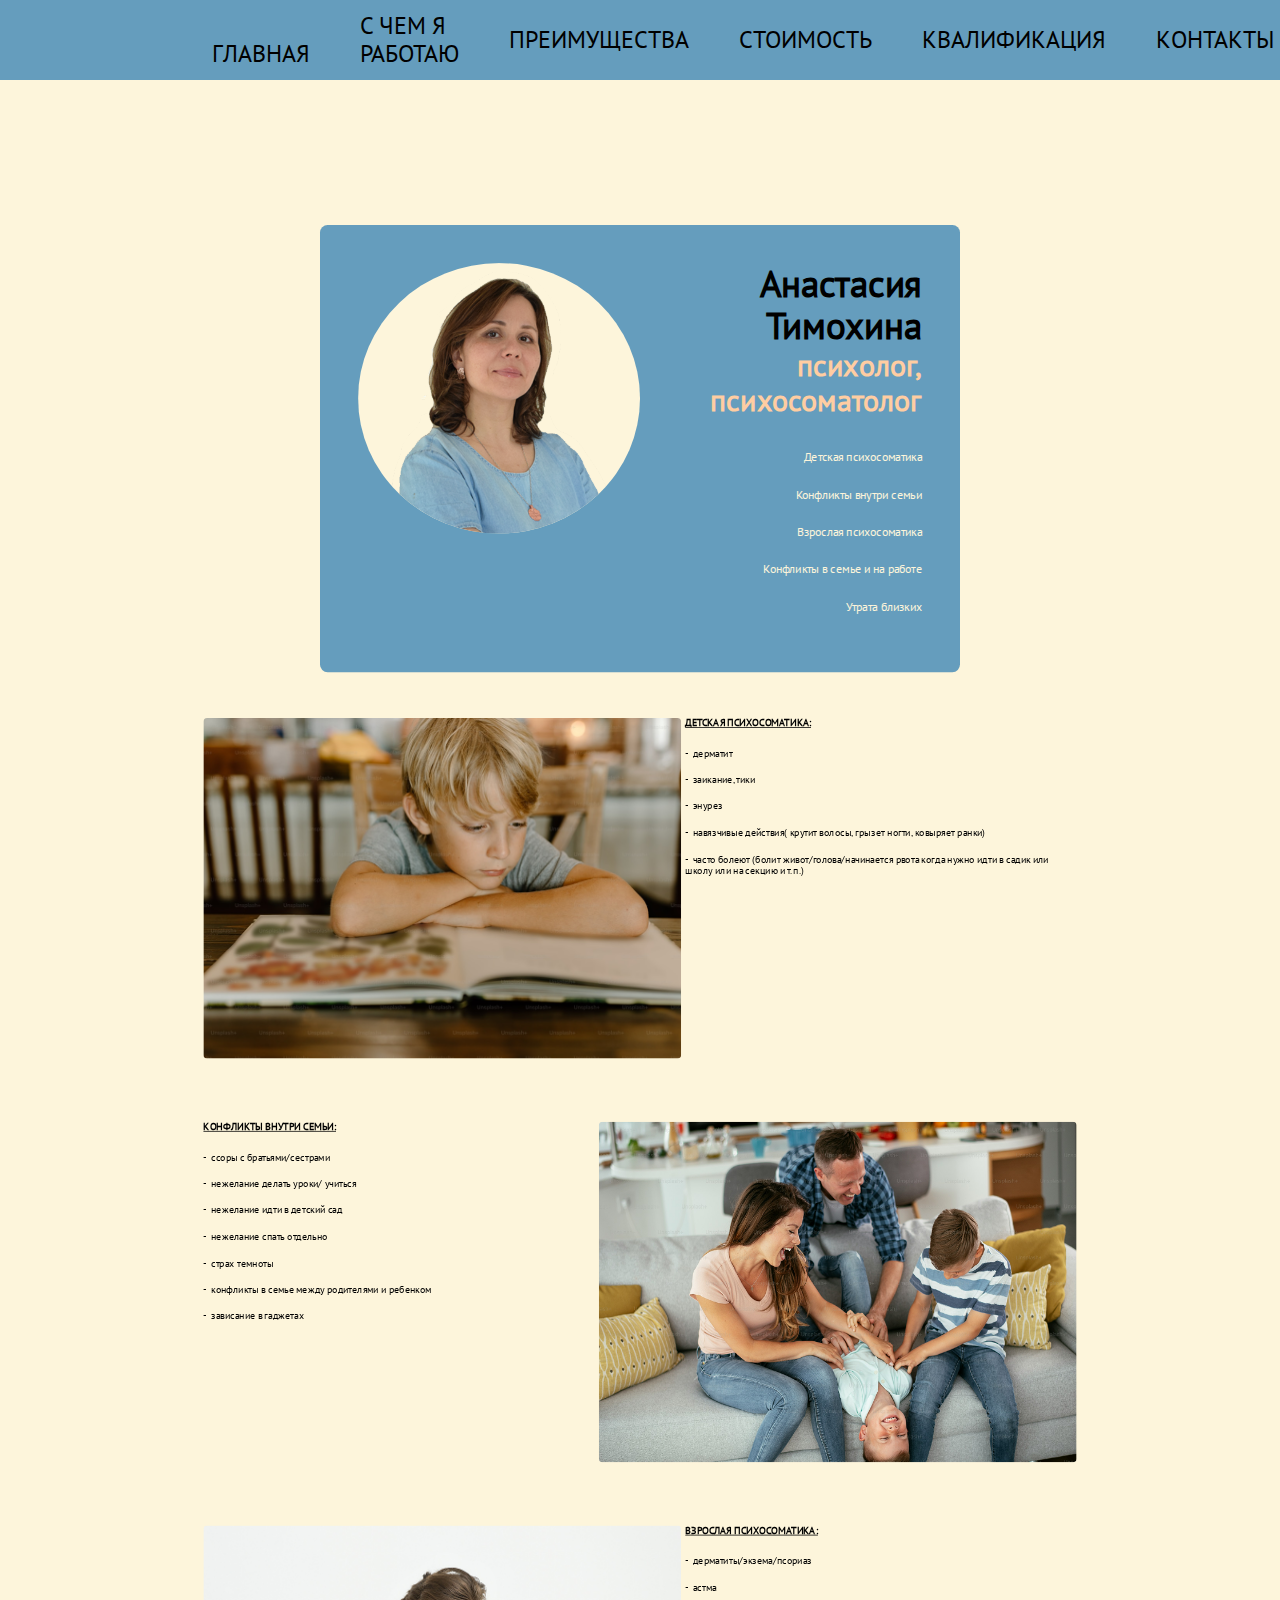
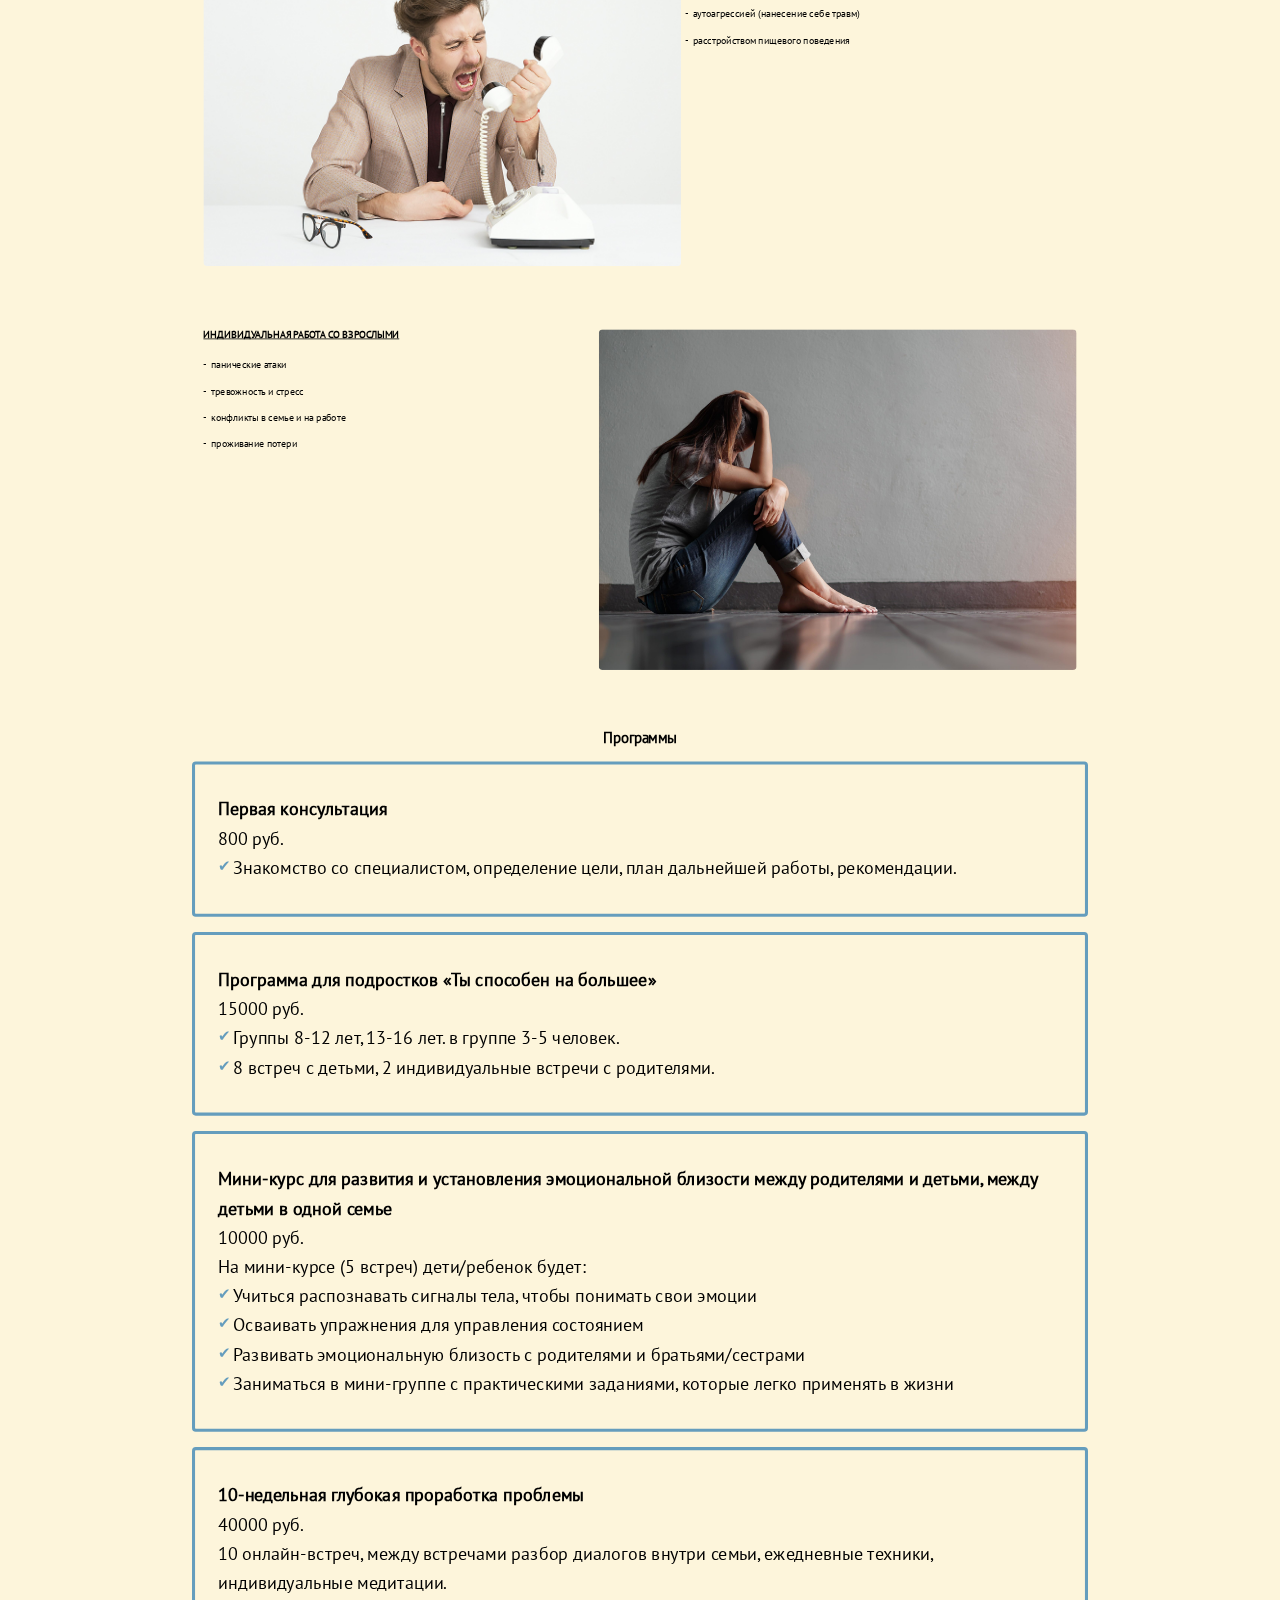
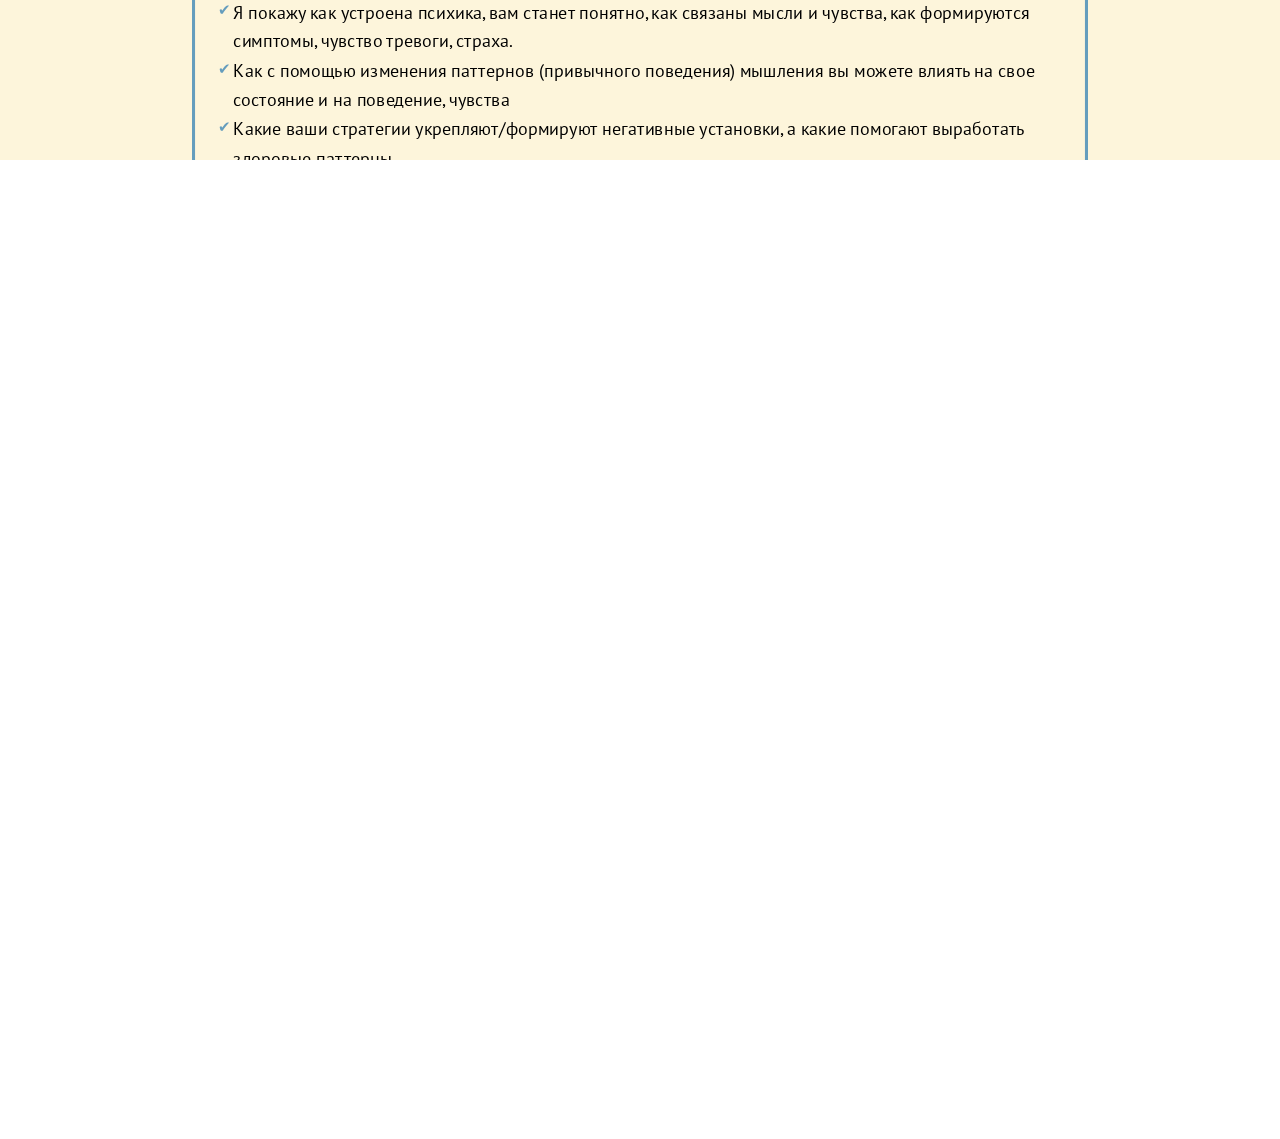
==== index.html @ d220d44a "проба раскрасить css" ====
<!DOCTYPE html>
<html lang="ru">
<head>
    <meta charset="UTF-8">
    <meta name="viewport" content="width=device-width, initial-scale=1.0">
    <title>Главная</title>
    <link rel="stylesheet" href="libs/normalize.css">
    <link rel="stylesheet" href="css/main.css">

</head>
<body>
    <div class="wrapper">
        <header class="header">
            <div class="container header__container">
                <nav class="header__nav nav">
                    <ul class="nav__list">
                        <li class="nav__list__item">
                            <img src="./img/" alt="">
                            <a href="#start" class="nav__list__item__link">Главная</a>
                        </li>
                        <li class="nav__list__item">
                            <a href="#skills" class="nav__list__item__link">С чем я работаю</a>
                        </li>
                        <li class="nav__list__item">
                            <a href="#advantages" class="nav__list__item__link">Преимущества</a>
                        </li>
                        <li class="nav__list__item">
                            <a href="#price" class="nav__list__item__link">Стоимость</a>
                        </li>
                        <li class="nav__list__item">
                            <a href="#qualification" class="nav__list__item__link">Квалификация</a>
                        </li>
                        <li class="nav__list__item">
                            <a href="#contacts" class="nav__list__item__link">Контакты</a>
                        </li>
                    </ul>
                </nav>
            </div>
        </header>
        <main class="main">
            <section class="start" id="start">
                <div class="container start__container">
                    <div class="start__container__hero">
                        <img class="start__container__hero-img" src="./img/hero.png" alt="my photo">
                    </div>
                    <div class="start__container__heroInfo">
                        <b>Анастасия Тимохина</b>
                        <span class="start__container__heroInfo-base"><br>психолог, психосоматолог</br></span>
                        <div class="start__container__info">
                            <p>Детская психосоматика</p>
                            <p>Конфликты внутри семьи</p>
                            <p>Взрослая психосоматика</p>
                            <p>Конфликты в семье и на работе</p>
                            <p>Утрата близких</p>
                            <!-- <p>
                                Здравствуйте! Меня зовут Анастасия, я практикующий психолог, психосоматолог.
                                Я получилаа образование в Институте профессионального развития и коммуникации (г. Санкт-Петербург) и имею специализацию в "Интегративный психолог-консультант" и "EMDR-терапевт".
                            </p>
                            <p>
                                Моя работа основана на глубоком уважении к каждому клиенту и его уникальному опыту. Я верю, что каждый человек имеет внутренние ресурсы для преодоления трудностей и достижения своих целей.
                                Моя задача — поддержать вас в этом процессе, создать безопасное пространство для открытого диалога и помочь вам разобраться в ваших чувствах и мыслях.
                            </p> -->
                            <!-- <p>
                                Я работаю с клиентами, сталкивающимися с различными проблемами, такими как детям с психосоматическими расстройствами, детям (подросткам) и их родителям справиться с семейными кризисами и укрепить связь, людям в состоянии проживания горя.
                            </p> -->
                            <!-- <p>
                                Если вы ищете поддержку и хотите начать свой путь к изменениям, я буду рада помочь вам. Свяжитесь со мной, чтобы назначить встречу или задать любые вопросы.
                            </p> -->
                            <!-- <ul> Сфокусирована на:
                                <li>глубокой проработке проблем</li>
                                <li>обучении навыкам саморегуляции</li>
                                <li>создании устойчивости к стрессу</li>
                                <li>улучшении качества жизни</li>
                            </ul> -->
                        <!-- </div>
                        <button type="button">Записаться</button>
                    </div> -->
                </div>
            </section>
            <section class="skills" id="skills">
                <div class="container skills__container">
                    <!-- <h2>С чем я работаю</h2>
                    <p class="skills__info">В своей практике я использую различные методы и подходы, включая Клиент-центрированная терапия, МАК-терапия, Эриксоновский гипноз, Психодрама, EMDR-терапия, Нейролингвистическое программирование, Трансактный анализ, Гештальт-терапия, Метод В. Макулова.</p> -->
                    <ul class="skills__list">
                        <li class="skills__list__item">
                            <div class="skills__list__item__img">
                                <img class="skills__list__item__img__el" src="./img/kids.png">
                            </div>
                            <div class="skills__list__item__el">
                                <div class="skills__list__item__el__title">детская психосоматика:</div>
                                <span class="skills__list__item__el__text">дерматит</span>
                                <span class="skills__list__item__el__text">заикание, тики</span>
                                <span class="skills__list__item__el__text">энурез</span>
                                <span class="skills__list__item__el__text">навязчивые действия( крутит волосы, грызет ногти, ковыряет ранки)</span>
                                <span class="skills__list__item__el__text">часто болеют (болит живот/голова/начинается рвота когда нужно идти в садик или школу или на секцию и т.п.)</span>    
                            </div>
                        </li>
                        <li class="skills__list__item-reverse">
                            <div class="skills__list__item__img">
                                <img class="skills__list__item__img__el" src="./img/family.png">
                            </div>
                            <div class="skills__list__item__el">
                                <div class="skills__list__item__el__title">конфликты внутри семьи:</div>
                                <span class="skills__list__item__el__text">ссоры с братьями/сестрами</span>
                                <span class="skills__list__item__el__text">нежелание делать уроки/ учиться</span>    
                                <span class="skills__list__item__el__text">нежелание идти в детский сад</span>
                                <span class="skills__list__item__el__text">нежелание спать отдельно</span>    
                                <span class="skills__list__item__el__text">страх темноты</span>
                                <span class="skills__list__item__el__text">конфликты в семье между родителями и ребенком</span>
                                <span class="skills__list__item__el__text">зависание в гаджетах</span>        
                            </div>
                        </li>
                        <li class="skills__list__item">
                            <div class="skills__list__item__img">
                                <img class="skills__list__item__img__el" src="./img/man.png">
                            </div>
                            <div class="skills__list__item__el">
                                <div class="skills__list__item__el__title">Взрослая психосоматика:</div>
                                <span class="skills__list__item__el__text">дерматиты/экзема/псориаз</span>

                                <span class="skills__list__item__el__text">астма</span>
                                <span class="skills__list__item__el__text">аутоагрессией (нанесение себе травм)</span>
                                <span class="skills__list__item__el__text">расстройством пищевого поведения</span>

                            </div>
                        </li>
                        <li class="skills__list__item-reverse">
                            <div class="skills__list__item__img">
                                <img class="skills__list__item__img__el" src="./img/adult.png">
                            </div>
                            <div class="skills__list__item__el">
                                <div class="skills__list__item__el__title">Индивидуальная работа со взрослыми</div>
                                <span class="skills__list__item__el__text">панические атаки</span>
                                <span class="skills__list__item__el__text">тревожность и стресс</span>      
                                <span class="skills__list__item__el__text">конфликты в семье и на работе</span>   
                                <span class="skills__list__item__el__text">проживание потери</span>      
                            </div>
                        </li>
                    </ul>
                </div>
            </section>
            <!-- <section class="advantages" id="advantages">
                <div class="container advantages__container">
                    <h2>Преимущества для вас</h2><br>
                    <div class="advantages__container__element">
                        <div class="advantages__container__element__item">
                            <h4>100% конфиденциальность</h4>
                            <span> Все отзывы и кейсы я публикую только с письменного разрешения клиента</span>
                        </div>
                        <div class="advantages__container__element__item">
                            <h4>Первая консультация бесплатная?????</h4>
                            <span> Чтобы принять решение о дальнейшей работе</span>
                        </div>
                        <div class="advantages__container__element__item">
                            <h4>Подбираем удобное для вас время</h4>
                            <span>Работаю с 10 до 17, без выходных?????</span>
                        </div>                
                        <div class="advantages__container__element__item">
                            <h4>Работаю онлайн по всей России</h4>
                            <span>??????</span>
                        </div>                
                        <div class="advantages__container__element__item">
                            <h4>Продолжительность консультации 40 мин.?????</h4>
                            <span>В конце проводим подведение итогов сеанса????</span>
                        </div>
                        <div class="advantages__container__element__item">
                            <h4>Методики, которые подойдут именно вам</h4>
                            <span>Индивидуально подбираю методики для каждого</span>
                        </div>
                    </div>
                </div>
            </section> -->
            <section class="price" id="price">
                <div class="container price__container">
                    <h2>Программы</h2>
                    <div class="price__container__el">
                        
                        <div class="price__container__el__item">
                            <div class="price__container__el__item__info">
                                <h4>Первая консультация</h4>
                                <span>800 руб.</span>
                                <ul>
                                    <li>Знакомство со специалистом, определение цели, план дальнейшей работы, рекомендации.</li>
                                </ul>
                            </div>
                            <!-- <button class="price__container__el__button">записаться</button> -->
                        </div>
                        <div class="price__container__el__item">
                            <div class="price__container__el__item__info">
                                <h4>Программа для подростков «Ты способен на большее»</h4>
                                <span>15000 руб.</span>
                                <ul>
                                    <li>Группы 8-12 лет, 13-16 лет.  в группе 3-5 человек.</li>
                                    <li>8 встреч с детьми, 2 индивидуальные встречи с родителями.</li>
                                </ul>    
                            </div>
                            <!-- <button class="price__container__el__button">записаться</button> -->
                        </div>
                        <div class="price__container__el__item">
                        <div class="price__container__el__item__info">
                            <h4>Мини-курс для развития и установления эмоциональной близости между родителями и детьми, между детьми в одной семье</h4>
                            <span>10000 руб.</span>
                            <ul> На мини-курсе (5 встреч) дети/ребенок будет:  
                                <li>Учиться распознавать сигналы тела, чтобы понимать свои эмоции  </li>
                                <li>Осваивать упражнения для управления состоянием  </li>
                                <li>Развивать эмоциональную близость с родителями и братьями/сестрами </li>
                                <li>Заниматься в мини-группе с практическими заданиями, которые легко применять в жизни  </li>
                            </ul>
                        </div>
                        <!-- <button class="price__container__el__button">записаться</button> -->
                        </div>
                        <div class="price__container__el__item">
                            <div class="price__container__el__item__info">
                                <h4>10-недельная глубокая проработка проблемы</h4>
                                <span>40000 руб.</span>
                                <ul>10 онлайн-встреч, между встречами разбор диалогов внутри семьи, ежедневные техники, индивидуальные медитации. 
                                    <li>Я покажу как устроена психика, вам станет понятно, как связаны мысли и чувства, как формируются симптомы, чувство тревоги, страха. </li>
                                    <li>Как с помощью изменения паттернов (привычного поведения) мышления вы можете влиять на свое состояние и на поведение, чувства</li>
                                    <li>Какие ваши стратегии укрепляют/формируют негативные установки, а какие помогают выработать здоровые паттерны </li>
                                    <li>Покажу эффективные стратегии коммуникации - как в диалоге сформировать контакт и близость с любым человеком.  Как с помощью диалога разрешить 1-2 самых острых конфликта - возьмем ваши диалоги с близким человеком и перемоделируем так, чтобы вы после разговора с ним чувствовали себя иначе, чем это бывает обычно.</li>
                                    <li>Исследуем ваш симптом, вторичные выгоды и механизм его появления, сможете уже начать менять стратегии, которые отвечают за психологический компонент в возникновении симптома. </li>
                                    <li>Наладите сон, научитесь новым способами работы со своим состоянием для ровного сна и снятия тревоги</li>
                                </ul>    
                            </div>
                            <!-- <button class="price__container__el__button">записаться</button> -->
                        </div>

                    </div>
                </div>
    
    
            </section>
            <section class="qualification" id="qualification">
                <div class="container qualification__container">
                    <h2>Квалификация</h2>
                    <div class="qualification__container__info">
                        <div class="qualification__container__info__univer">
                            <h4>Институт профессионального развития и коммуникации (г. Санкт-Петербург) </h4>
                                <ul>Интегративный психолог-консультант :
                                    <li>Клиент-центрированная терапия</li>
                                    <li>МАК-терапия</li>
                                    <li>Эриксоновский гипноз</li>
                                    <li>Психодрама</li>
                                    <li>EMDR-терапия</li>
                                    <li>Нейролингвистическое программирование</li>
                                    <li>Трансактный анализ</li>
                                    <li>Гештальт-терапия</li>
                                    <li>Метод В. Макулова</li>
                                </ul>
                        </div>
                        <div class="qualification__container__info__diploma">
                            <img src="./img/diplom.jpg">
                             <!-- тут нужен скан диплома, нужно узнать как его вставить и его никто не мог сохранить (кондифициальность) -->
                        </div>
                    </div>
                </div>
            </section>
            <section class="contacts" id="contacts">
                <div class="container contacts__container">
                    <h2>Контакты для связи</h2>
                    <a href="tel:+79029217670">+7-902-921-76-70</a>    
                </div>
            </section>
            <footer class="footer">
                <div class="container footer__container">
                    <div class="footer__logo logo">
                        <img class="logo__pic" src="" alt="логотип">
                    </div>
                    <nav class="footer__nav nav">
                        <ul class="nav__list">
                            <li class="hnav__list__item">
                                <a href="#" class="nav__list__item__link">Главная</a>
                            </li>
                            <li class="nav__list__item">
                                <a href="#" class="nav__list__item__link">Секция 2</a>
                            </li>
                            <li class="nav__list__item">
                                <a href="#" class="nav__list__item__link">Секция 3</a>
                            </li>
                            <li class="nav__list__item">
                                <a href="#" class="nav__list__item__link">Секция 4</a>
                            </li>
                        </ul>
                    </nav>
                </div>
            </footer>
        </main>
    </div>
    <script src="https://code.jquery.com/jquery-3.7.1.min.js"></script>
    <script src="js/main.js"></script>
</body>
</html>
---- css/main.css ----
@charset "UTF-8";
@font-face {
  font-family: "Great";
  src: url("../fonts/GreatVibes-Regular.ttf"); }
@font-face {
  font-family: "MainFont";
  src: url("../fonts/PTSans-Regular.ttf"); }
* {
  box-sizing: border-box; }

html, body {
  height: 100%; }

body {
  overflow-x: hidden;
  margin: 0rem;
  text-decoration: none;
  -webkit-font-smoothing: antialiased;
  -moz-osx-font-smoothing: grayscale; }

ul, p, h1, h2, h3, h4, h5, h6 {
  margin: 0;
  padding: 0; }

ul > li {
  list-style: none; }

ul {
  font-size: 1.5rem;
  font-family: "MainFont"; }

li {
  font-size: 1.5rem;
  font-family: "MainFont";
  position: relative;
  padding-left: 20px; }

li::before {
  content: '✔';
  position: absolute;
  left: 0;
  color: var(--bg-color);
  font-size: 20px; }

a {
  text-decoration: none;
  cursor: pointer; }

b {
  font-family: "MainFont";
  font-size: 3rem; }

img {
  width: 100%;
  background-size: cover; }

button {
  appearance: none;
  background: none;
  border: 0;
  outline: 0;
  margin: 0;
  padding: 0;
  cursor: pointer; }

input {
  outline: none;
  border: none; }

input[type=number] {
  -moz-appearance: textfield;
  appearance: textfield; }

fieldset {
  padding: 0;
  margin: 0;
  border: none;
  border-radius: 0;
  width: 100%; }

.wrapper {
  position: relative;
  width: 100%;
  background: #fdf5db;
  overflow-x: hidden; }

.container {
  position: relative;
  max-width: 70%;
  width: 100%;
  margin: 40px auto; }

h2 {
  font-size: 1.5vw;
  font-family: "MainFont"; }

h4, span {
  font-size: 1.5rem;
  font-family: "MainFont"; }

:root {
  --bg-color: #659DBD
  ; }

.header {
  width: 100%;
  background: var(--bg-color);
  position: fixed;
  top: 0;
  left: 0;
  z-index: 1; }
  .header__container {
    display: flex;
    justify-content: space-between;
    align-items: center;
    margin-top: 0;
    margin-bottom: 0;
    padding: 10px 0; }

.nav {
  margin: auto; }
  .nav__list {
    display: flex;
    height: 60px;
    align-items: center;
    gap: 30px;
    font-weight: 400;
    font-style: normal;
    font-size: 1vw;
    text-transform: uppercase; }
    .nav__list__item {
      color: black; }

a {
  color: black; }

.start__container {
  display: flex;
  margin-top: 225px;
  background-color: var(--bg-color);
  max-width: 50%;
  border-radius: 10px;
  padding: 50px; }
  .start__container__hero {
    max-width: 50%; }
    .start__container__hero-img {
      border-radius: 50%;
      background-color: #fdf5db; }
  .start__container__heroInfo {
    font-family: 'MainFont';
    max-width: 50%;
    text-align: right; }
    .start__container__heroInfo-base {
      font-size: 2.5rem;
      color: #ffcda2;
      font-weight: 800; }
  .start__container__info {
    font-size: 1.2vw;
    line-height: 25px;
    color: #fdf5db;
    margin-top: 40px; }

p {
  margin-bottom: 1.5rem; }

.skills__container {
  margin-top: 45px;
  font-family: 'MainFont';
  font-size: 1vw; }
.skills__info {
  margin: auto;
  padding-top: 30px; }
.skills__list {
  margin-top: 30px;
  display: flex;
  flex-direction: column;
  gap: 30px; }
  .skills__list__item, .skills__list__item-reverse {
    display: flex;
    gap: 5px;
    width: 100%;
    padding: 15px;
    height: 500px;
    justify-content: space-around;
    justify-content: center; }
    .skills__list__item:before, .skills__list__item-reverse:before {
      display: none; }
    .skills__list__item-reverse, .skills__list__item-reverse-reverse {
      display: flex;
      flex-direction: row-reverse; }
    .skills__list__item__img, .skills__list__item-reverse__img {
      width: 700px; }
      .skills__list__item__img__el, .skills__list__item-reverse__img__el {
        width: 100%;
        height: 95%;
        background-size: cover;
        border-radius: 5px; }
    .skills__list__item__el, .skills__list__item-reverse__el {
      display: flex;
      flex-direction: column;
      width: 50%;
      align-items: flex-start;
      gap: 20px;
      margin: 0 auto; }
      .skills__list__item__el__title, .skills__list__item-reverse__el__title {
        font-weight: 800;
        text-align: left;
        font-size: 1vw;
        margin-bottom: 5px;
        text-transform: uppercase;
        text-decoration: underline; }
      .skills__list__item__el__text, .skills__list__item-reverse__el__text {
        font-weight: 500;
        text-align: left;
        font-size: 1vw; }
        .skills__list__item__el__text:before, .skills__list__item-reverse__el__text:before {
          content: '-';
          margin-right: 5px; }

.advantages__container {
  margin-top: 40px; }
  .advantages__container__element {
    display: flex;
    flex-wrap: wrap;
    justify-content: space-between; }
    .advantages__container__element__item {
      width: 30%;
      border: 1px solid var(--bg-color);
      border-radius: 7px;
      margin-top: 20px;
      padding: 10px 15px; }

h2 {
  text-align: center; }

.price__container {
  margin-top: 40px; }
  .price__container__el {
    display: flex;
    flex-direction: column; }
    .price__container__el__item {
      border: 4px solid var(--bg-color);
      border-radius: 5px;
      padding: 40px 30px;
      line-height: 1.6;
      margin-top: 20px; }
      .price__container__el__item > ul {
        text-align: left; }

.qualification__container__info {
  display: flex;
  justify-content: space-around;
  margin-top: 20px;
  line-height: 2; }

.footer {
  background: var(--bg-color);
  margin-top: 100px; }

/*# sourceMappingURL=main.css.map */
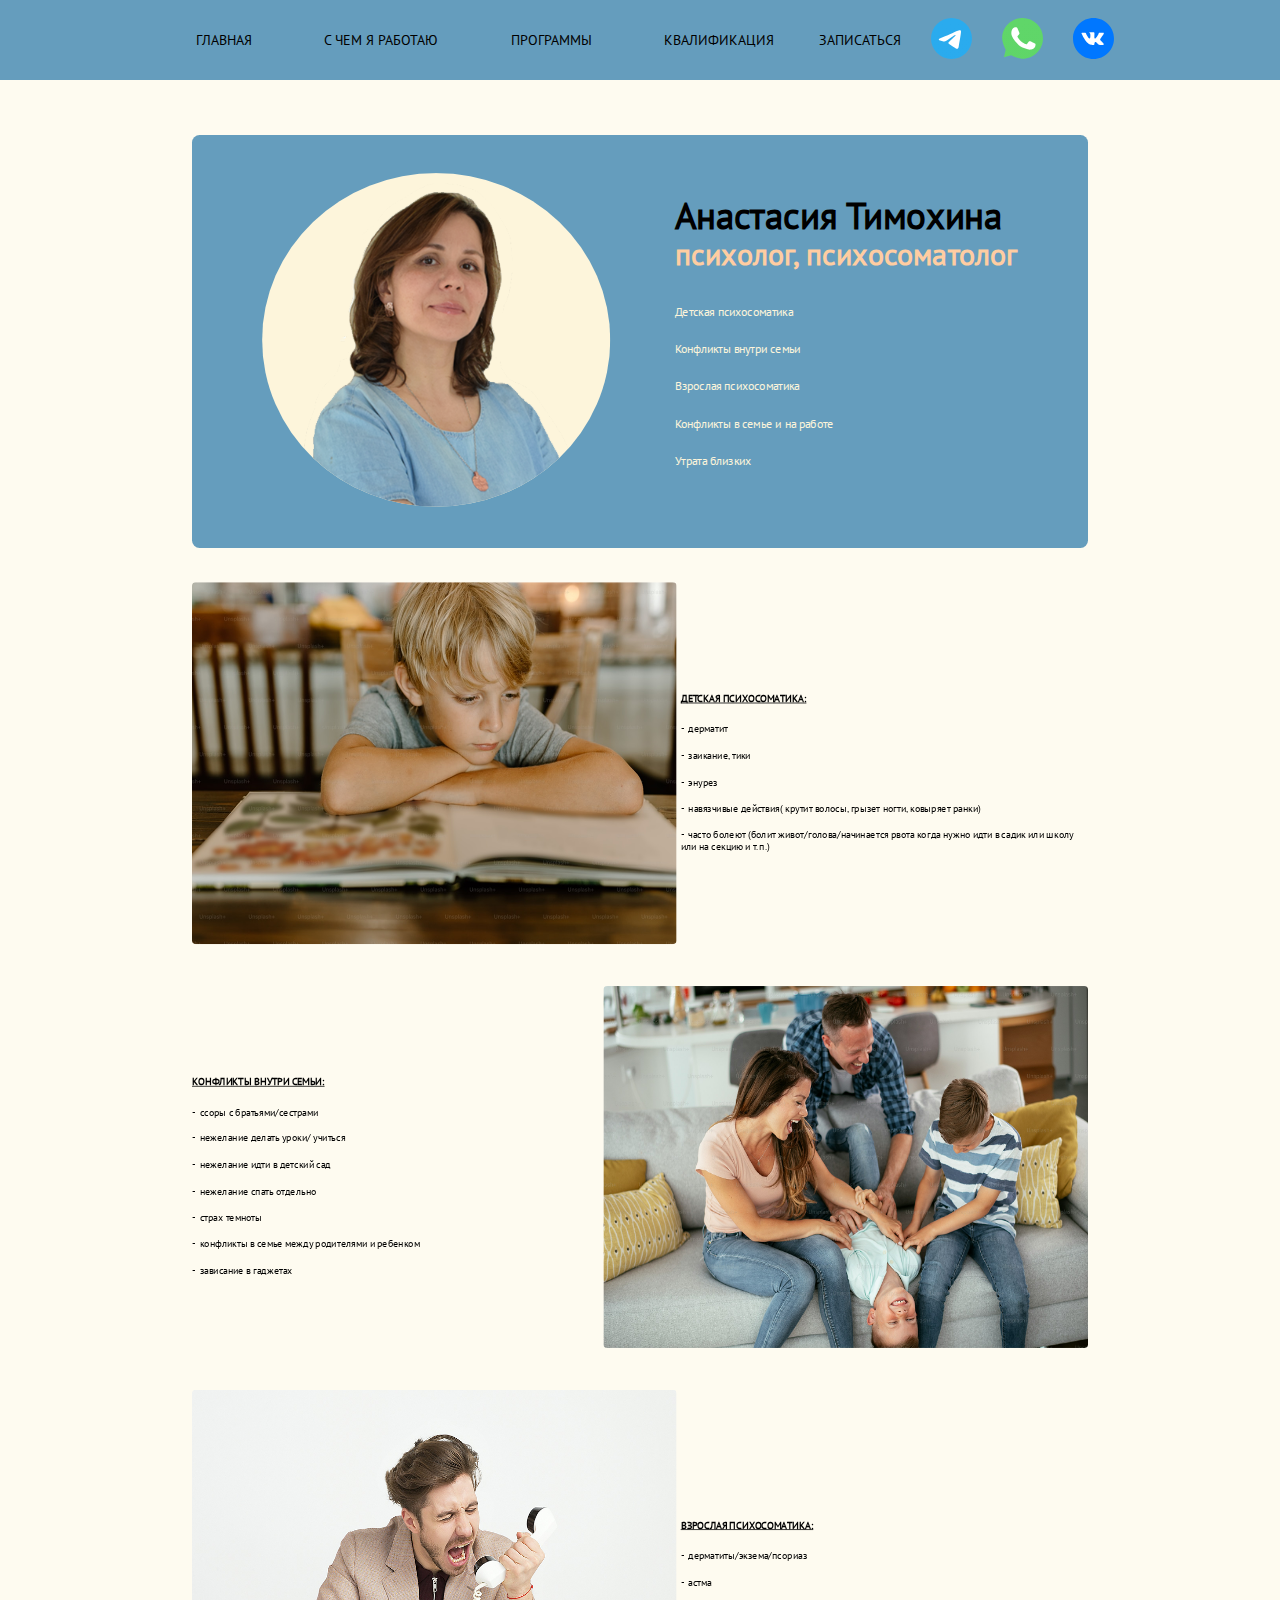
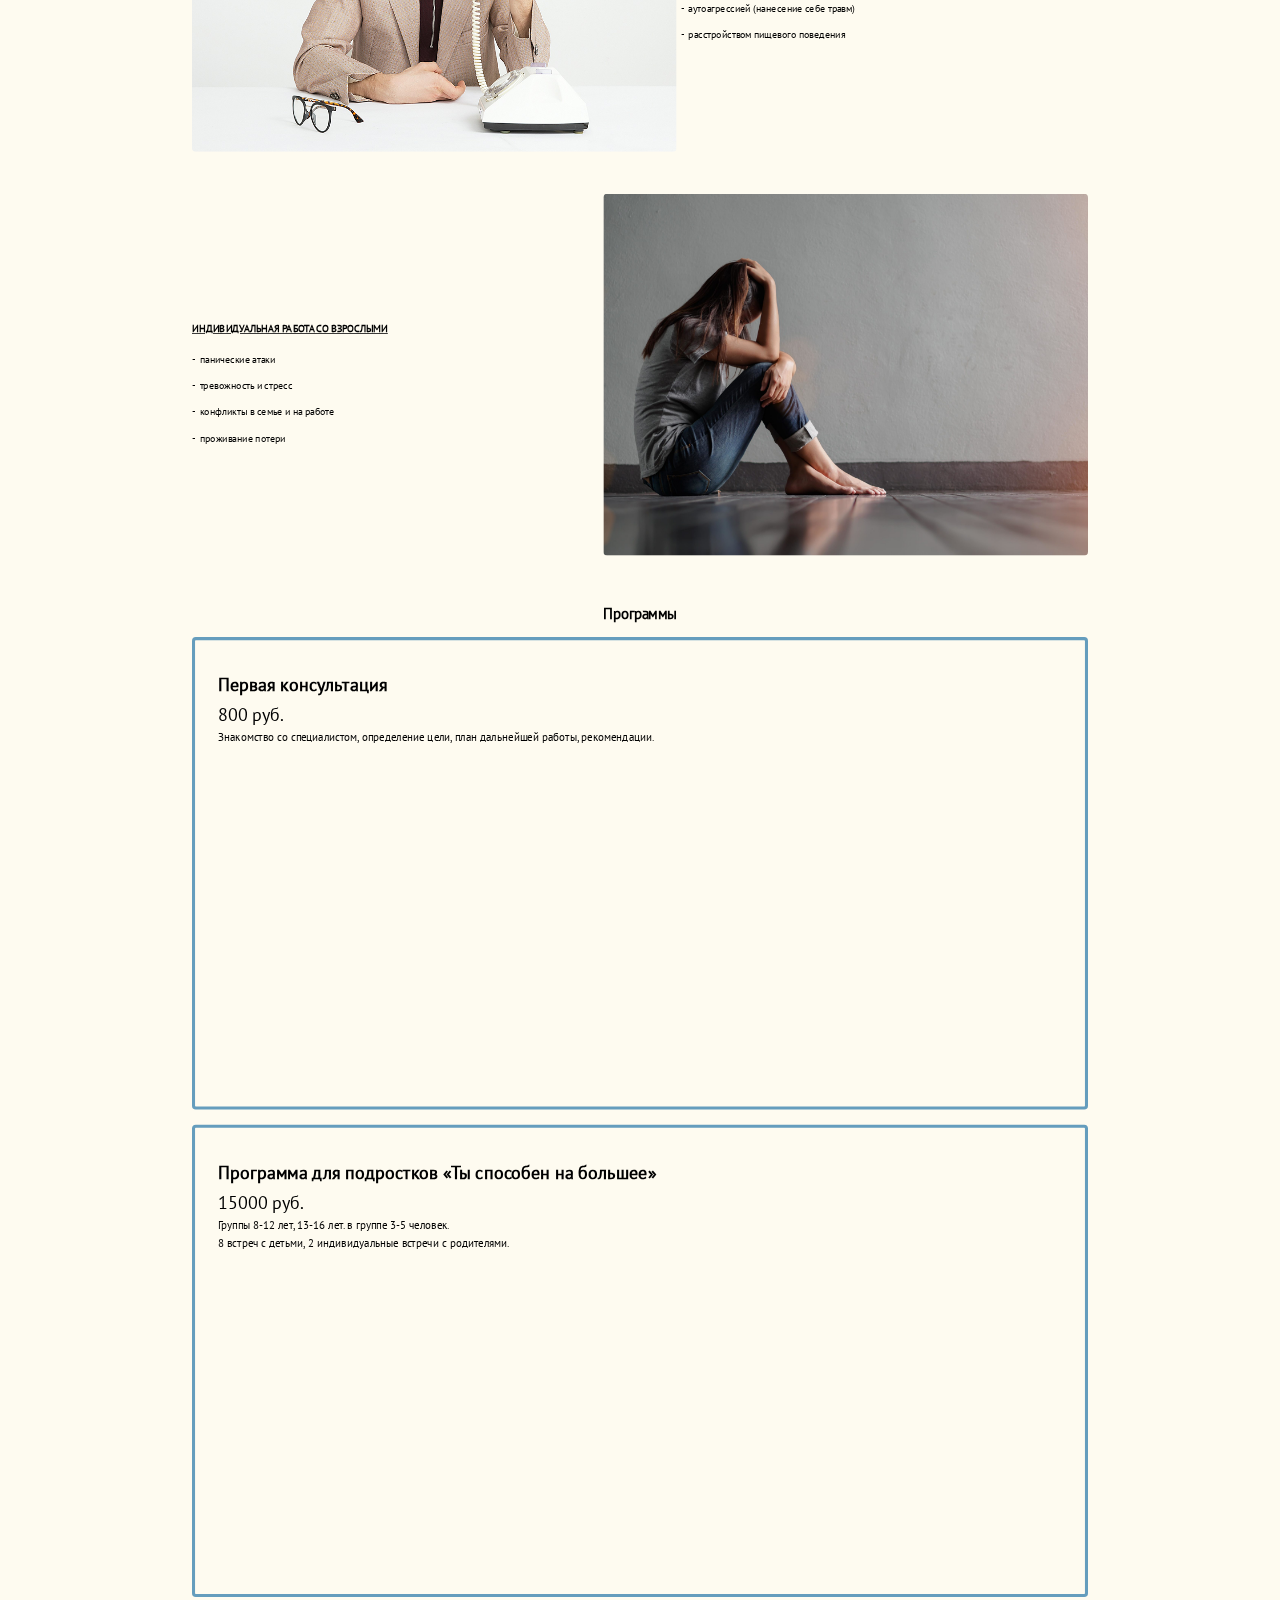
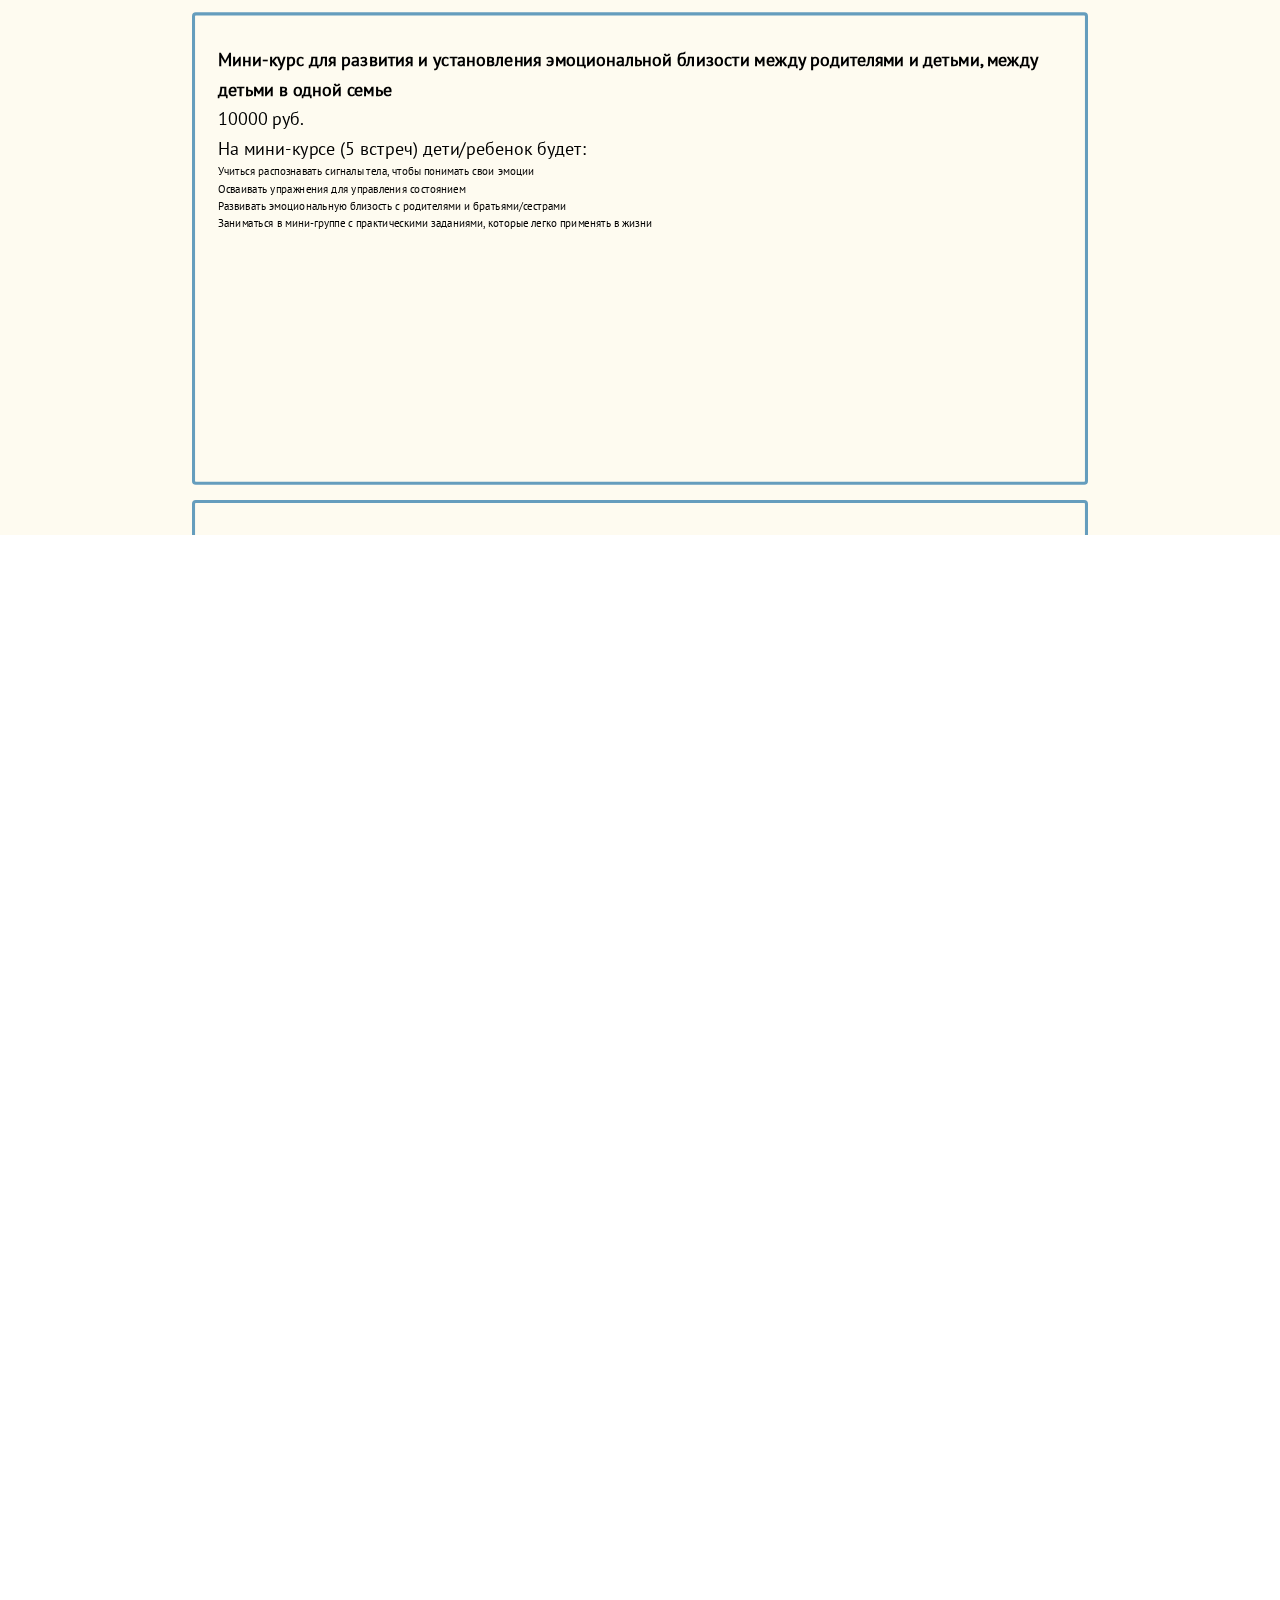
==== commit 3d242f14: "Изменение в header" ====
--- a/index.html
+++ b/index.html
@@ -21,19 +21,25 @@
                         <li class="nav__list__item">
                             <a href="#skills" class="nav__list__item__link">С чем я работаю</a>
                         </li>
-                        <li class="nav__list__item">
+                        <!-- <li class="nav__list__item">
                             <a href="#advantages" class="nav__list__item__link">Преимущества</a>
-                        </li>
-                        <li class="nav__list__item">
-                            <a href="#price" class="nav__list__item__link">Стоимость</a>
+                        </li> -->
+                        <li class="nav__list__item">
+                            <a href="#price" class="nav__list__item__link">Программы</a>
                         </li>
                         <li class="nav__list__item">
                             <a href="#qualification" class="nav__list__item__link">Квалификация</a>
                         </li>
-                        <li class="nav__list__item">
-                            <a href="#contacts" class="nav__list__item__link">Контакты</a>
-                        </li>
+                        <!-- <li class="nav__list__item">
+                            <a href="#contacts" class="nav__list__item__link">значки</a>
+                        </li> -->
                     </ul>
+                    <div class="nav__list__contacts">
+                        <a href="tel: +79029217670">ЗАПИСАТЬСЯ</a>                
+                        <a href="https://t.me/Ya_Timohina"><img class="nav__list__contacts__icon" src="./img/telegram.svg"/></a>                
+                        <a href="https://wa.me/+79029217670"><img class="nav__list__contacts__icon" src="./img/whatsapp.svg"/></a>   
+                        <a href="https://vk.com/ya_timohina"><img class="nav__list__contacts__icon" src="./img/vk.svg"/></a>                  
+                    </div>
                 </nav>
             </div>
         </header>
--- a/css/main.css
+++ b/css/main.css
@@ -1,4 +1,3 @@
-@charset "UTF-8";
 @font-face {
   font-family: "Great";
   src: url("../fonts/GreatVibes-Regular.ttf"); }
@@ -30,17 +29,9 @@
   font-family: "MainFont"; }
 
 li {
-  font-size: 1.5rem;
+  font-size: 1.1vw;
   font-family: "MainFont";
-  position: relative;
-  padding-left: 20px; }
-
-li::before {
-  content: '✔';
-  position: absolute;
-  left: 0;
-  color: var(--bg-color);
-  font-size: 20px; }
+  position: relative; }
 
 a {
   text-decoration: none;
@@ -51,7 +42,6 @@
   font-size: 3rem; }
 
 img {
-  width: 100%;
   background-size: cover; }
 
 button {
@@ -81,7 +71,7 @@
 .wrapper {
   position: relative;
   width: 100%;
-  background: #fdf5db;
+  background: #fdf5db69;
   overflow-x: hidden; }
 
 .container {
@@ -99,8 +89,7 @@
   font-family: "MainFont"; }
 
 :root {
-  --bg-color: #659DBD
-  ; }
+  --bg-color: #659DBD; }
 
 .header {
   width: 100%;
@@ -118,38 +107,51 @@
     padding: 10px 0; }
 
 .nav {
-  margin: auto; }
+  font-family: 'MainFont';
+  width: 100%;
+  display: flex;
+  justify-content: space-between; }
   .nav__list {
+    width: 65%;
     display: flex;
     height: 60px;
     align-items: center;
-    gap: 30px;
     font-weight: 400;
     font-style: normal;
     font-size: 1vw;
-    text-transform: uppercase; }
+    text-transform: uppercase;
+    justify-content: space-between; }
     .nav__list__item {
       color: black; }
+    .nav__list__contacts {
+      width: 30%;
+      gap: 30px;
+      display: flex;
+      align-items: center;
+      font-size: 1.1vw; }
+      .nav__list__contacts__icon {
+        width: 41px; }
 
 a {
   color: black; }
 
 .start__container {
   display: flex;
-  margin-top: 225px;
+  margin-top: 135px;
   background-color: var(--bg-color);
-  max-width: 50%;
+  max-width: 70%;
   border-radius: 10px;
   padding: 50px; }
   .start__container__hero {
-    max-width: 50%; }
+    max-width: 50%;
+    margin: auto; }
     .start__container__hero-img {
       border-radius: 50%;
       background-color: #fdf5db; }
   .start__container__heroInfo {
     font-family: 'MainFont';
     max-width: 50%;
-    text-align: right; }
+    margin: auto; }
     .start__container__heroInfo-base {
       font-size: 2.5rem;
       color: #ffcda2;
@@ -179,7 +181,6 @@
     display: flex;
     gap: 5px;
     width: 100%;
-    padding: 15px;
     height: 500px;
     justify-content: space-around;
     justify-content: center; }
@@ -201,7 +202,7 @@
       width: 50%;
       align-items: flex-start;
       gap: 20px;
-      margin: 0 auto; }
+      margin: auto; }
       .skills__list__item__el__title, .skills__list__item-reverse__el__title {
         font-weight: 800;
         text-align: left;
@@ -239,6 +240,7 @@
     display: flex;
     flex-direction: column; }
     .price__container__el__item {
+      height: 620px;
       border: 4px solid var(--bg-color);
       border-radius: 5px;
       padding: 40px 30px;
@@ -256,5 +258,3 @@
 .footer {
   background: var(--bg-color);
   margin-top: 100px; }
-
-/*# sourceMappingURL=main.css.map */
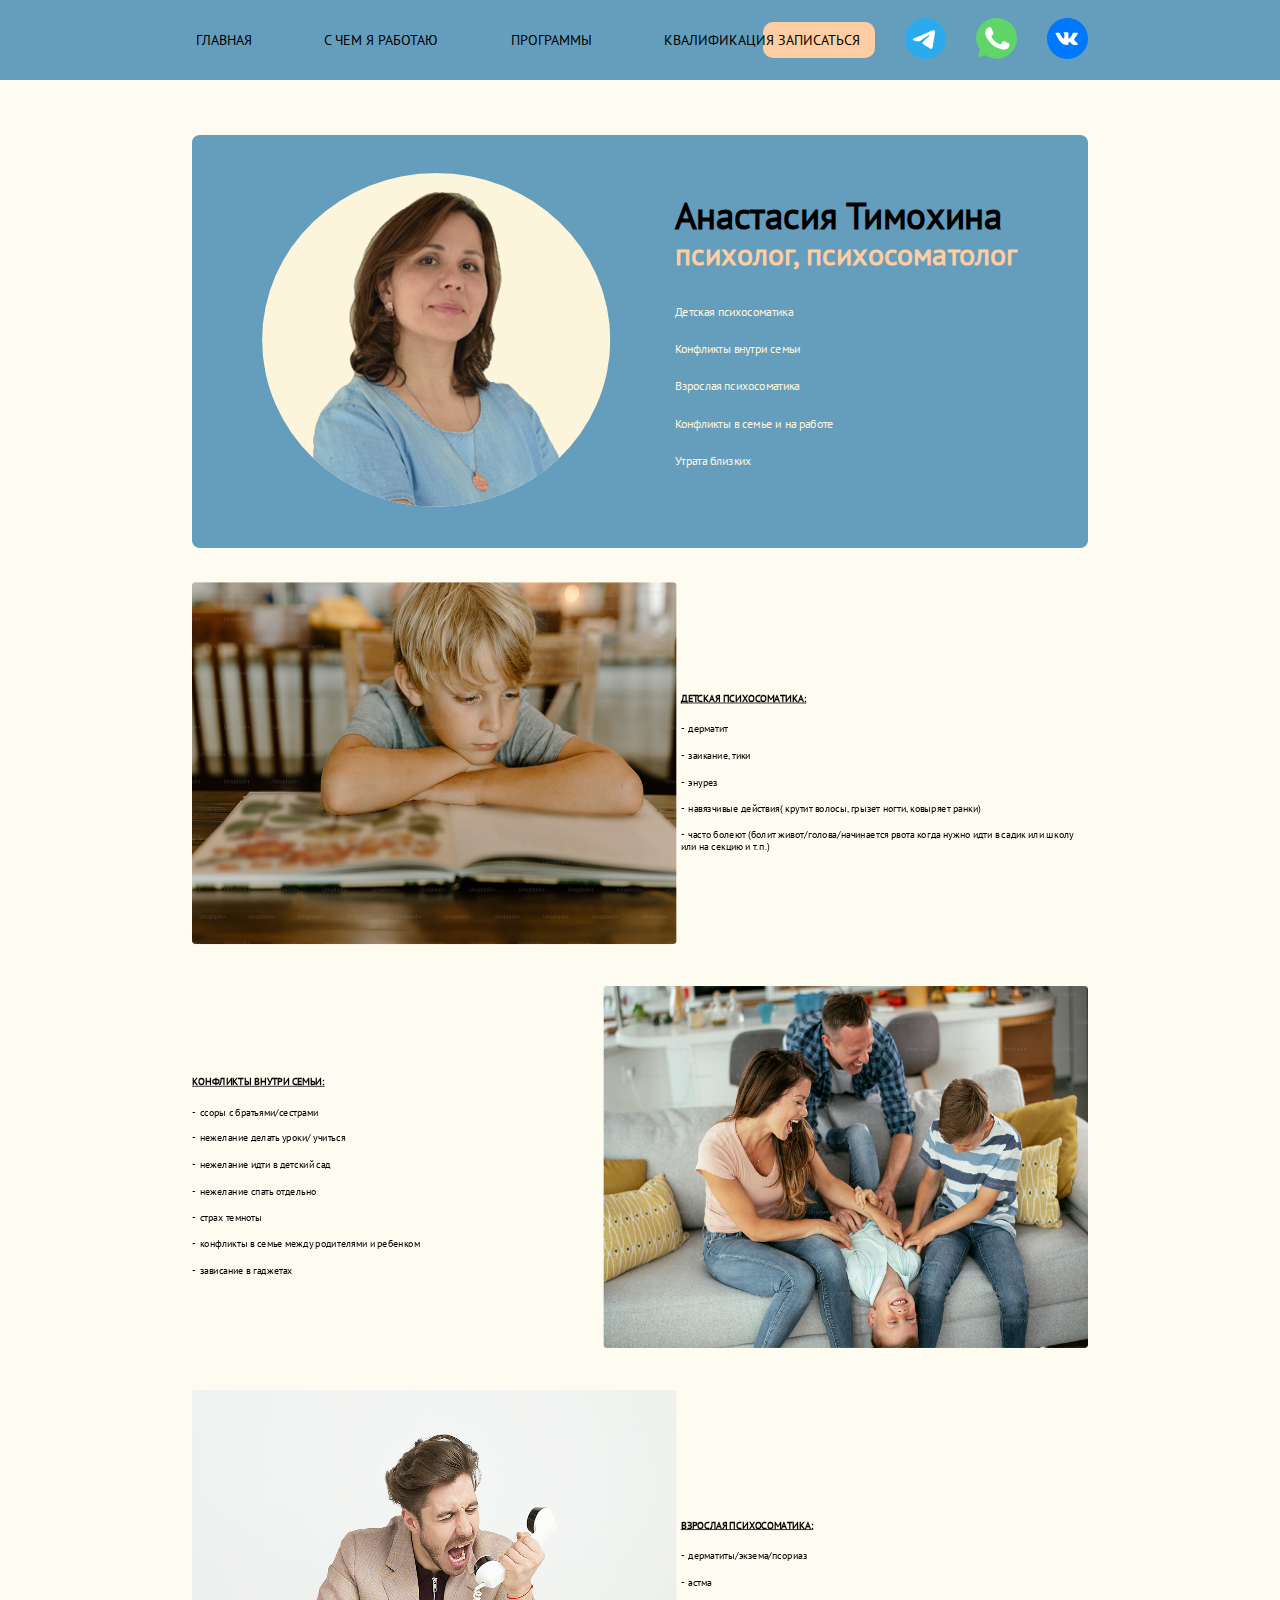
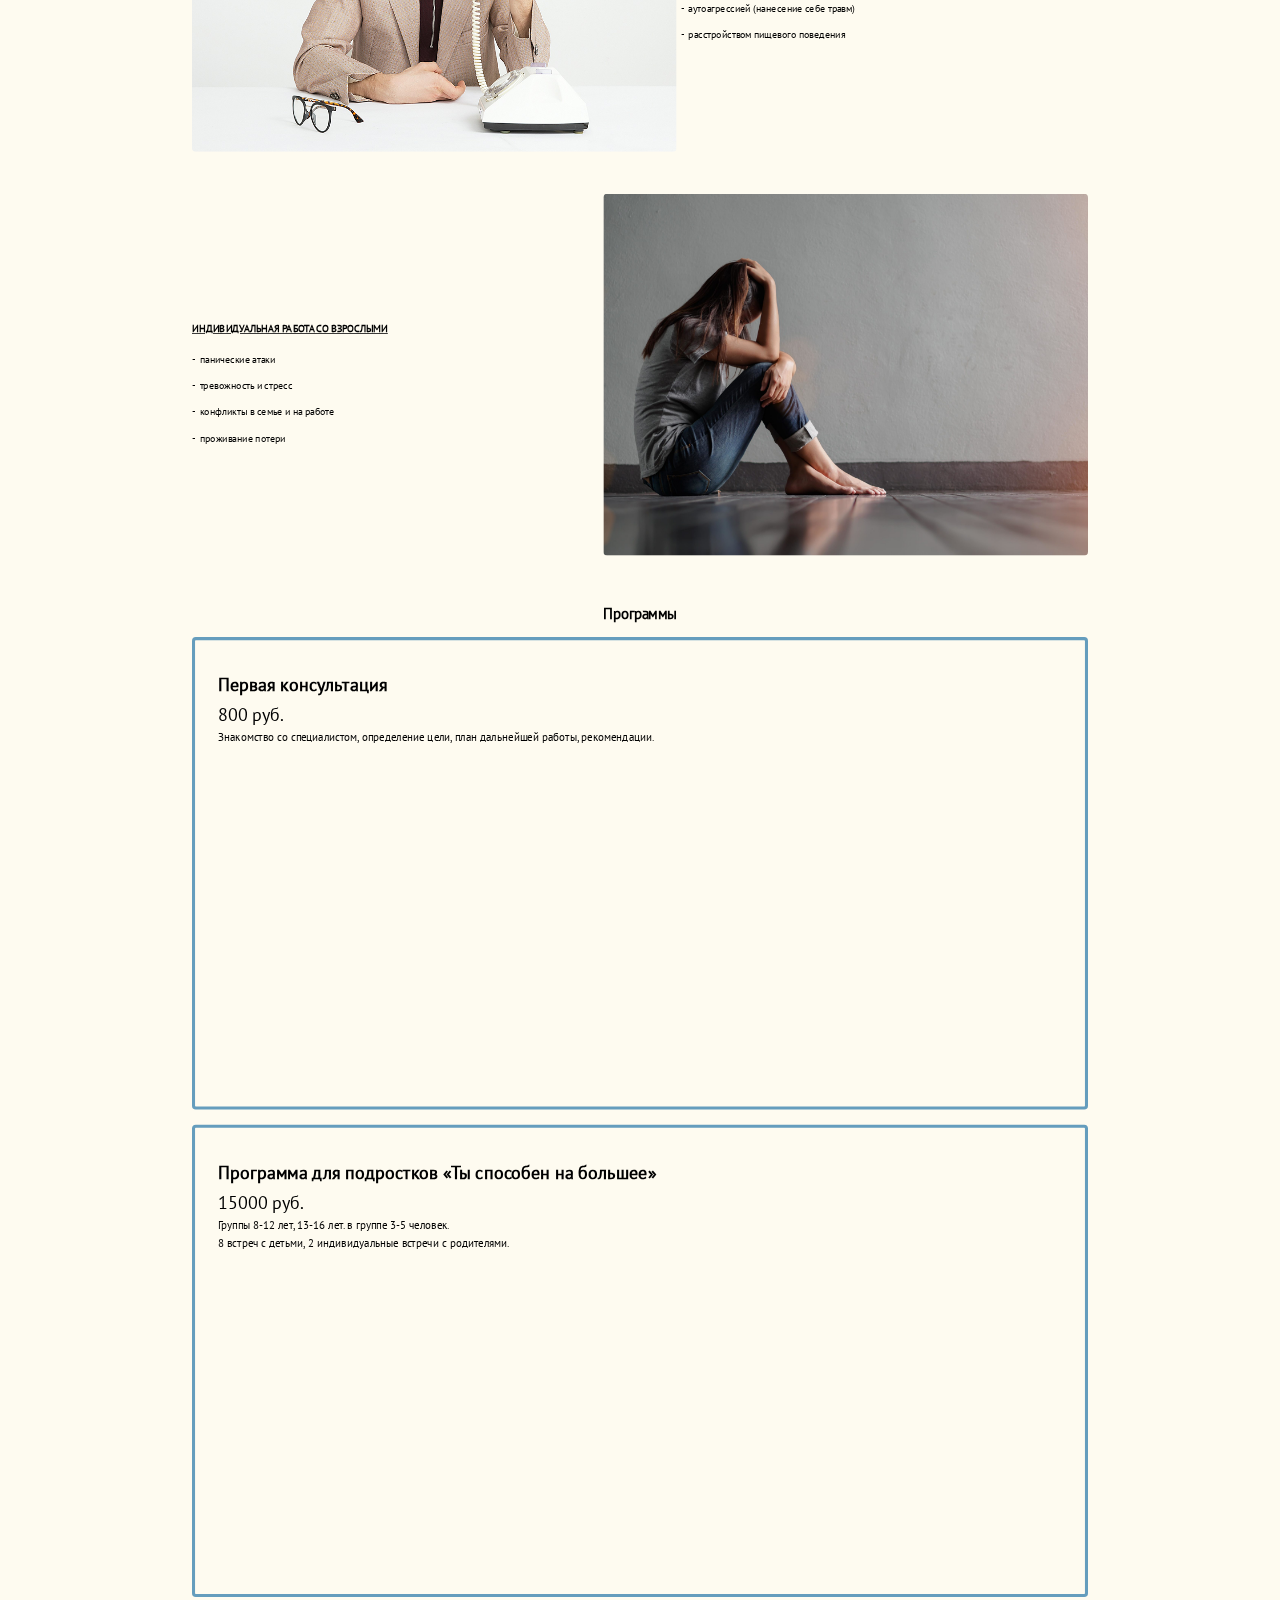
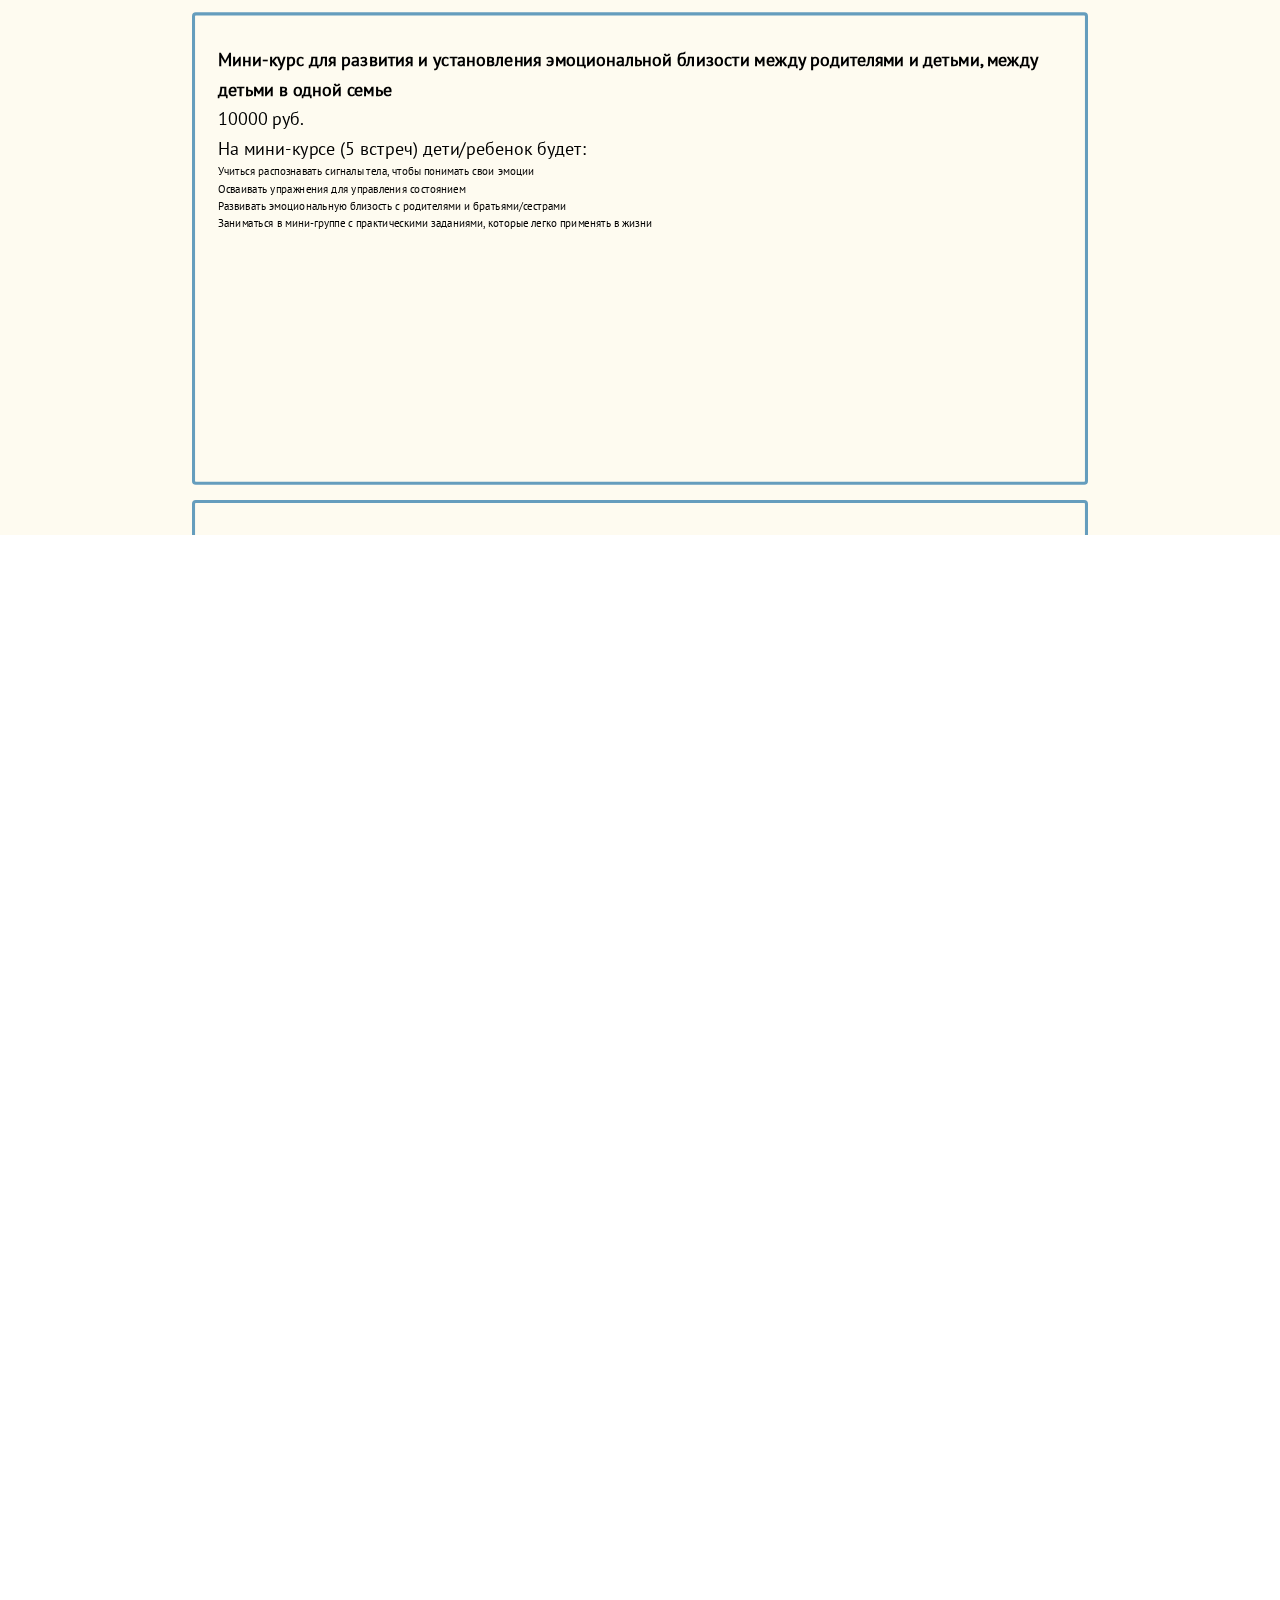
==== commit bd9201eb: "окончательная стилизация хедера, цвет???" ====
--- a/index.html
+++ b/index.html
@@ -35,7 +35,7 @@
                         </li> -->
                     </ul>
                     <div class="nav__list__contacts">
-                        <a href="tel: +79029217670">ЗАПИСАТЬСЯ</a>                
+                        <a href="tel: +79029217670"><button class="nav__list__contacts__bt">ЗАПИСАТЬСЯ</button></a>                
                         <a href="https://t.me/Ya_Timohina"><img class="nav__list__contacts__icon" src="./img/telegram.svg"/></a>                
                         <a href="https://wa.me/+79029217670"><img class="nav__list__contacts__icon" src="./img/whatsapp.svg"/></a>   
                         <a href="https://vk.com/ya_timohina"><img class="nav__list__contacts__icon" src="./img/vk.svg"/></a>                  
--- a/css/main.css
+++ b/css/main.css
@@ -128,9 +128,14 @@
       gap: 30px;
       display: flex;
       align-items: center;
-      font-size: 1.1vw; }
+      font-size: 1.1vw;
+      justify-content: flex-end; }
       .nav__list__contacts__icon {
         width: 41px; }
+      .nav__list__contacts__bt {
+        background-color: #ffcda2;
+        border-radius: 10px;
+        padding: 10px 15px; }
 
 a {
   color: black; }
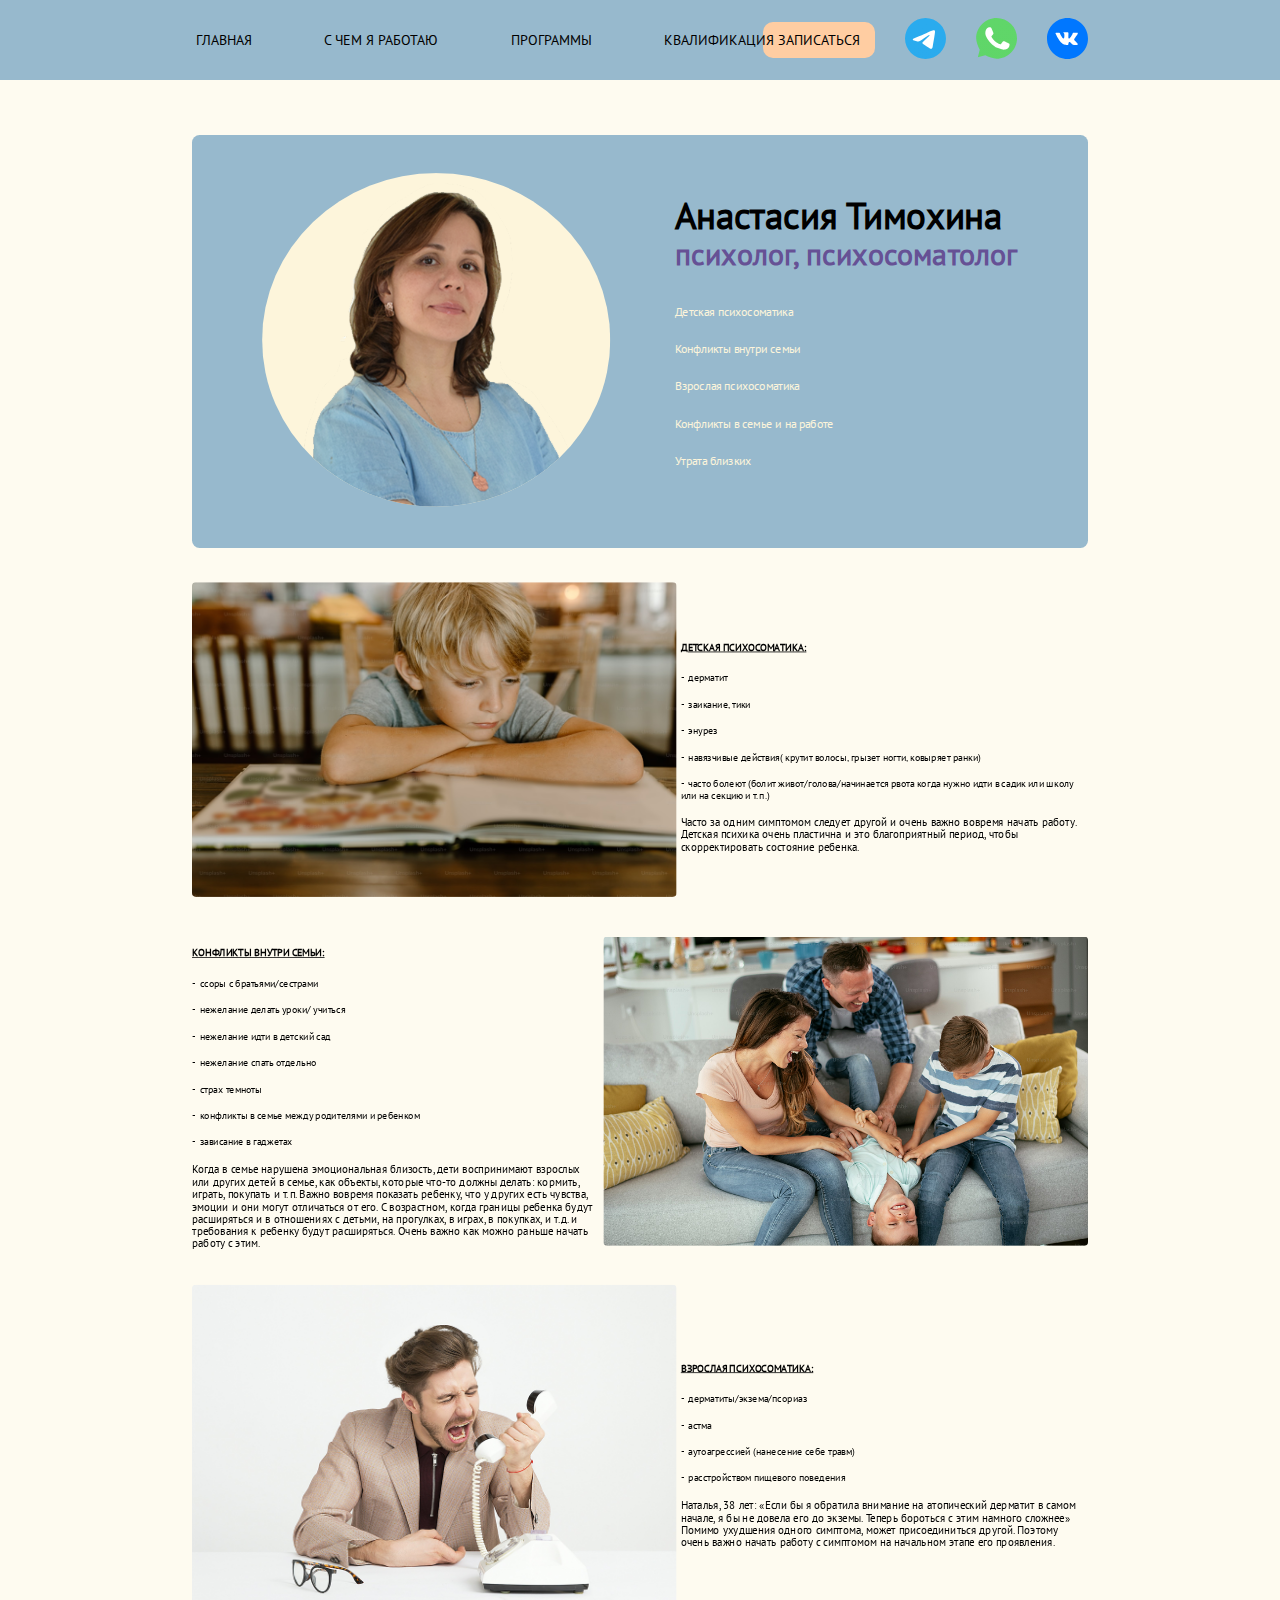
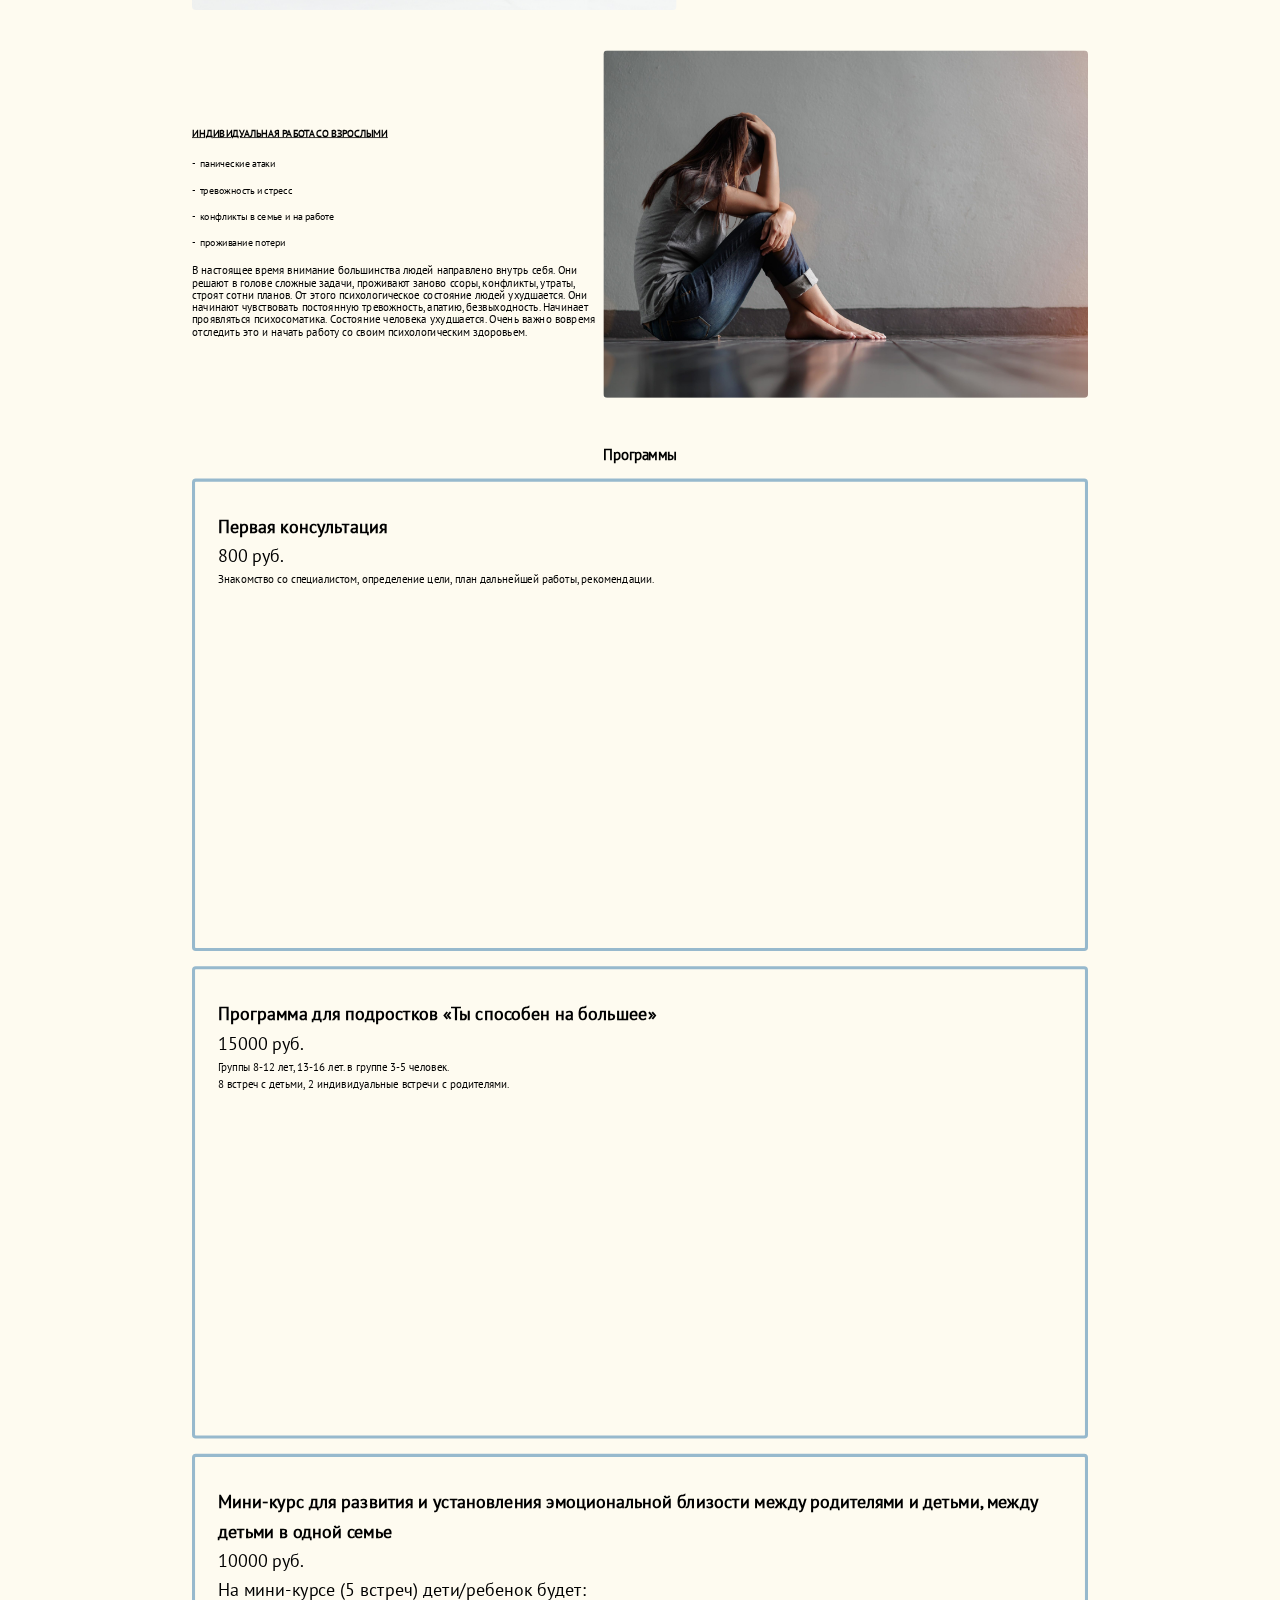
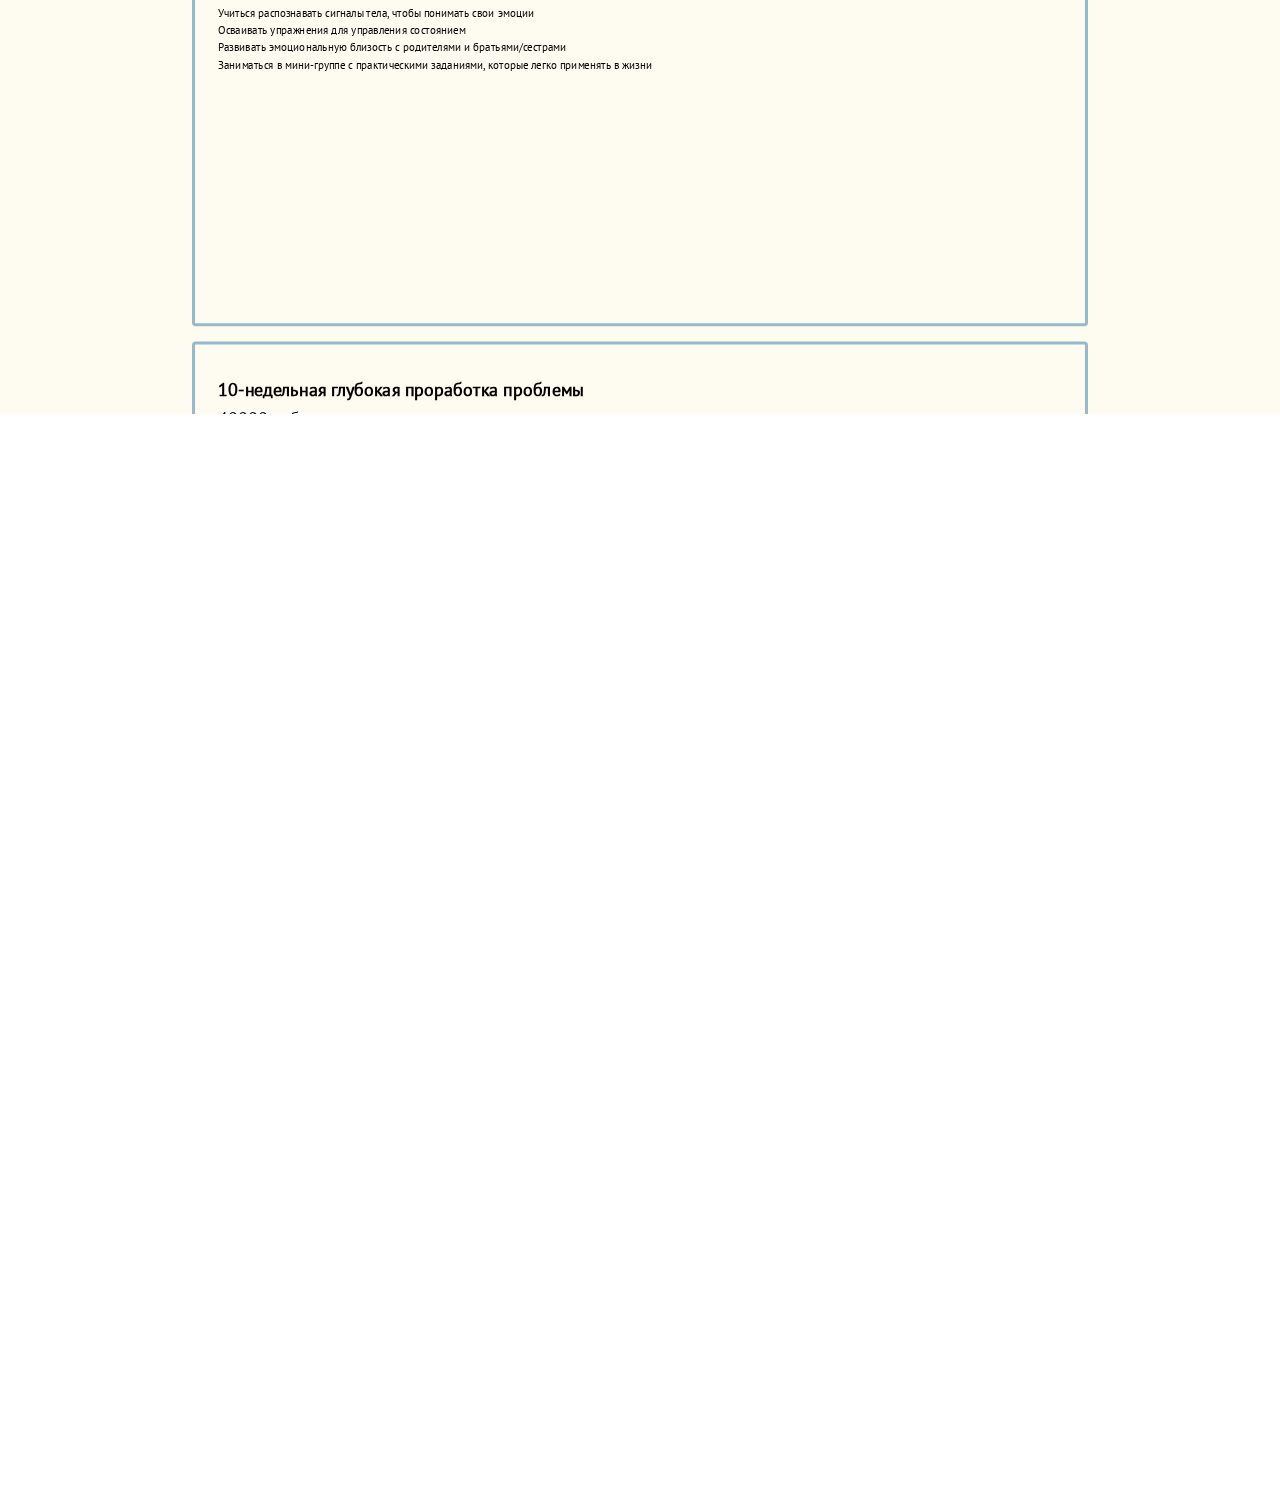
==== commit 25c42a7d: "добавила why" ====
--- a/index.html
+++ b/index.html
@@ -98,7 +98,10 @@
                                 <span class="skills__list__item__el__text">заикание, тики</span>
                                 <span class="skills__list__item__el__text">энурез</span>
                                 <span class="skills__list__item__el__text">навязчивые действия( крутит волосы, грызет ногти, ковыряет ранки)</span>
-                                <span class="skills__list__item__el__text">часто болеют (болит живот/голова/начинается рвота когда нужно идти в садик или школу или на секцию и т.п.)</span>    
+                                <span class="skills__list__item__el__text">часто болеют (болит живот/голова/начинается рвота когда нужно идти в садик или школу или на секцию и т.п.)</span>   
+                                <div class="skills__list__item__el__why">
+                                    Часто за одним симптомом следует другой и очень важно вовремя начать работу. Детская психика очень пластична и это благоприятный период, чтобы скорректировать состояние ребенка. 
+                                </div> 
                             </div>
                         </li>
                         <li class="skills__list__item-reverse">
@@ -114,6 +117,9 @@
                                 <span class="skills__list__item__el__text">страх темноты</span>
                                 <span class="skills__list__item__el__text">конфликты в семье между родителями и ребенком</span>
                                 <span class="skills__list__item__el__text">зависание в гаджетах</span>        
+                                <div class="skills__list__item__el__why">
+                                    Когда в семье нарушена эмоциональная близость, дети воспринимают взрослых или других детей в семье, как объекты, которые что-то должны делать: кормить, играть, покупать и т.п. Важно вовремя показать ребенку, что у других есть чувства, эмоции и они могут отличаться от  его.  С возрастном, когда границы ребенка будут расширяться и в отношениях с детьми, на прогулках, в играх, в покупках, и т.д. и требования к ребенку будут расширяться. Очень важно как можно раньше начать работу с этим. 
+                                </div> 
                             </div>
                         </li>
                         <li class="skills__list__item">
@@ -123,11 +129,14 @@
                             <div class="skills__list__item__el">
                                 <div class="skills__list__item__el__title">Взрослая психосоматика:</div>
                                 <span class="skills__list__item__el__text">дерматиты/экзема/псориаз</span>
-
                                 <span class="skills__list__item__el__text">астма</span>
                                 <span class="skills__list__item__el__text">аутоагрессией (нанесение себе травм)</span>
                                 <span class="skills__list__item__el__text">расстройством пищевого поведения</span>
-
+                                <div class="skills__list__item__el__why">
+                                    Наталья, 38 лет: «Если бы я обратила внимание на атопический дерматит в самом начале, я бы не довела его до экземы. Теперь бороться с этим намного сложнее»
+Помимо ухудшения одного симптома, может присоединиться другой. 
+Поэтому очень важно начать работу с симптомом на начальном этапе его проявления. 
+                                </div> 
                             </div>
                         </li>
                         <li class="skills__list__item-reverse">
@@ -140,6 +149,11 @@
                                 <span class="skills__list__item__el__text">тревожность и стресс</span>      
                                 <span class="skills__list__item__el__text">конфликты в семье и на работе</span>   
                                 <span class="skills__list__item__el__text">проживание потери</span>      
+                            
+                                <div class="skills__list__item__el__why">
+                                    В настоящее время внимание большинства людей направлено внутрь себя. Они решают в голове сложные задачи, проживают заново ссоры, конфликты, утраты, строят сотни планов. От этого психологическое состояние людей ухудшается. Они начинают чувствовать постоянную тревожность, апатию, безвыходность. Начинает проявляться психосоматика. Состояние человека ухудшается.
+Очень важно вовремя отследить это и начать работу со своим психологическим здоровьем. 
+                                </div>
                             </div>
                         </li>
                     </ul>
--- a/css/main.css
+++ b/css/main.css
@@ -89,7 +89,7 @@
   font-family: "MainFont"; }
 
 :root {
-  --bg-color: #659DBD; }
+  --bg-color: #97b9cd; }
 
 .header {
   width: 100%;
@@ -159,7 +159,7 @@
     margin: auto; }
     .start__container__heroInfo-base {
       font-size: 2.5rem;
-      color: #ffcda2;
+      color: #50227cb3;
       font-weight: 800; }
   .start__container__info {
     font-size: 1.2vw;
@@ -186,7 +186,6 @@
     display: flex;
     gap: 5px;
     width: 100%;
-    height: 500px;
     justify-content: space-around;
     justify-content: center; }
     .skills__list__item:before, .skills__list__item-reverse:before {
@@ -263,3 +262,5 @@
 .footer {
   background: var(--bg-color);
   margin-top: 100px; }
+
+/*# sourceMappingURL=main.css.map */
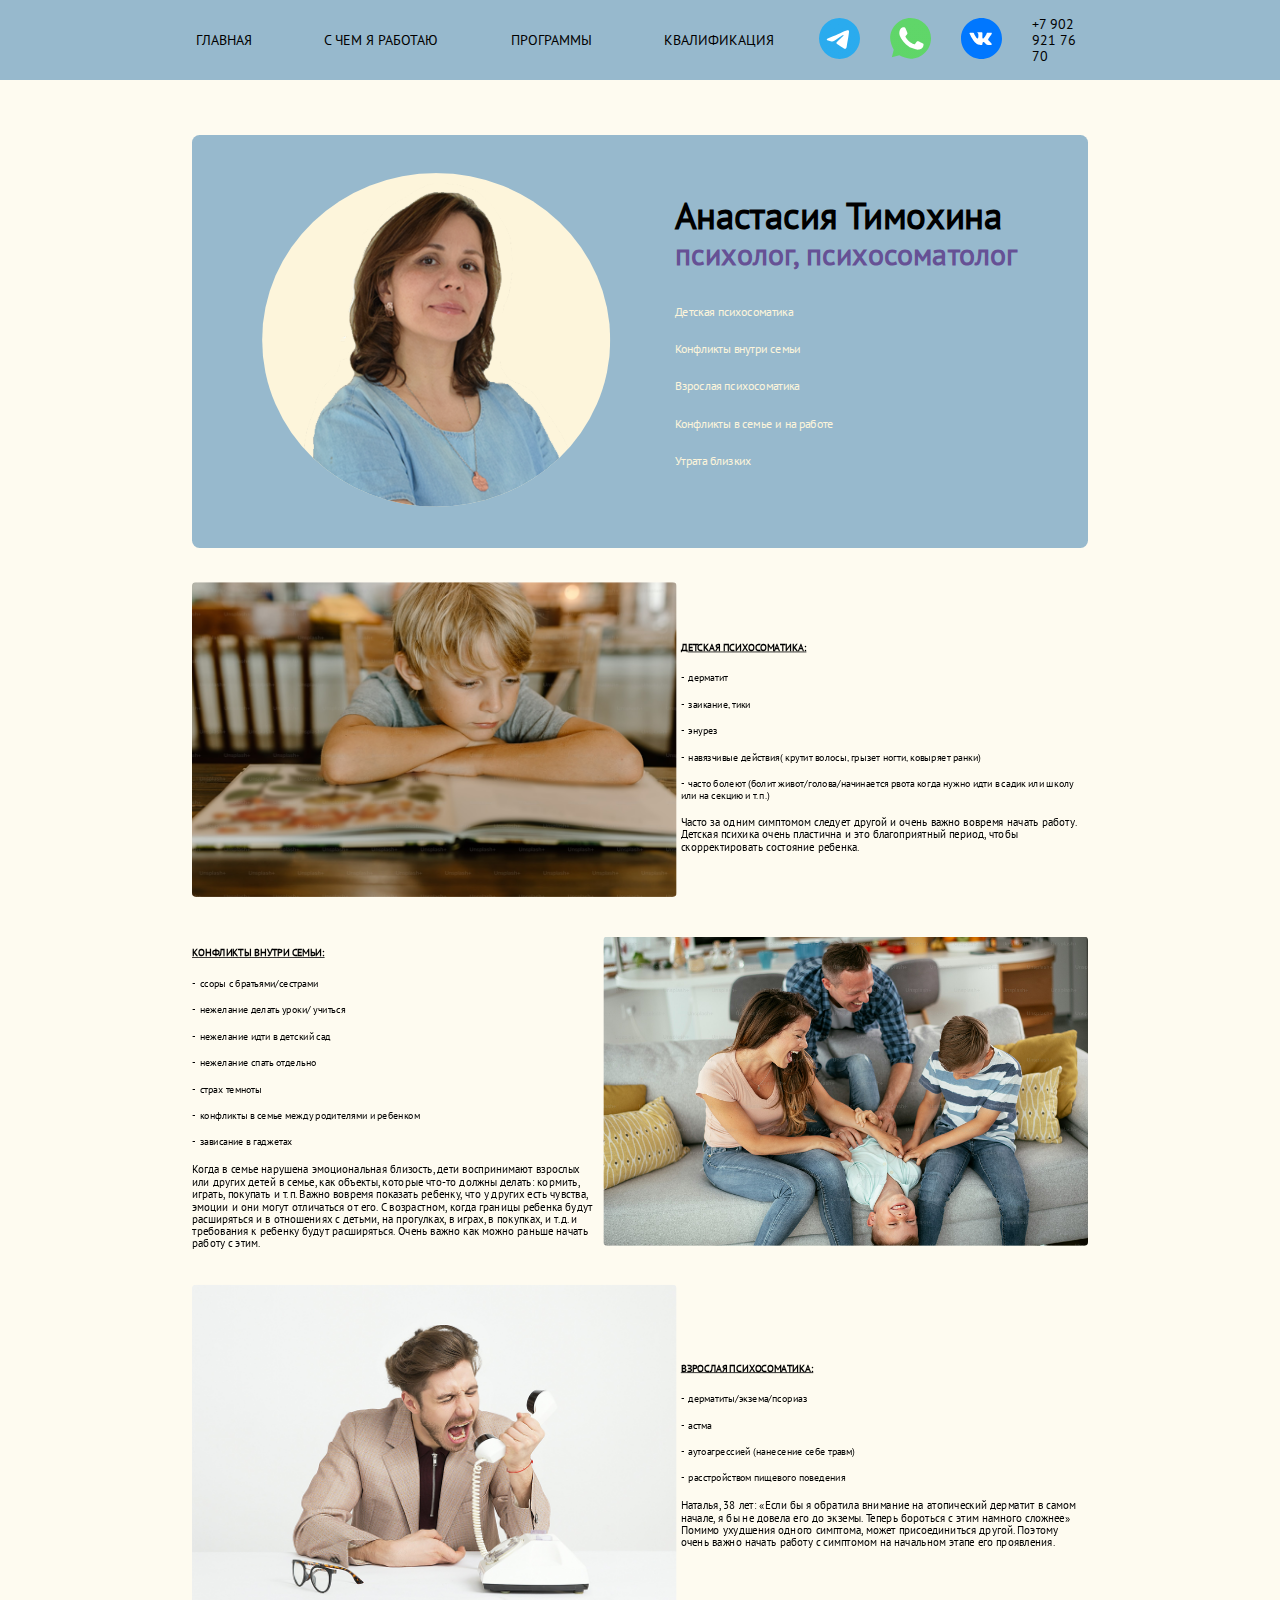
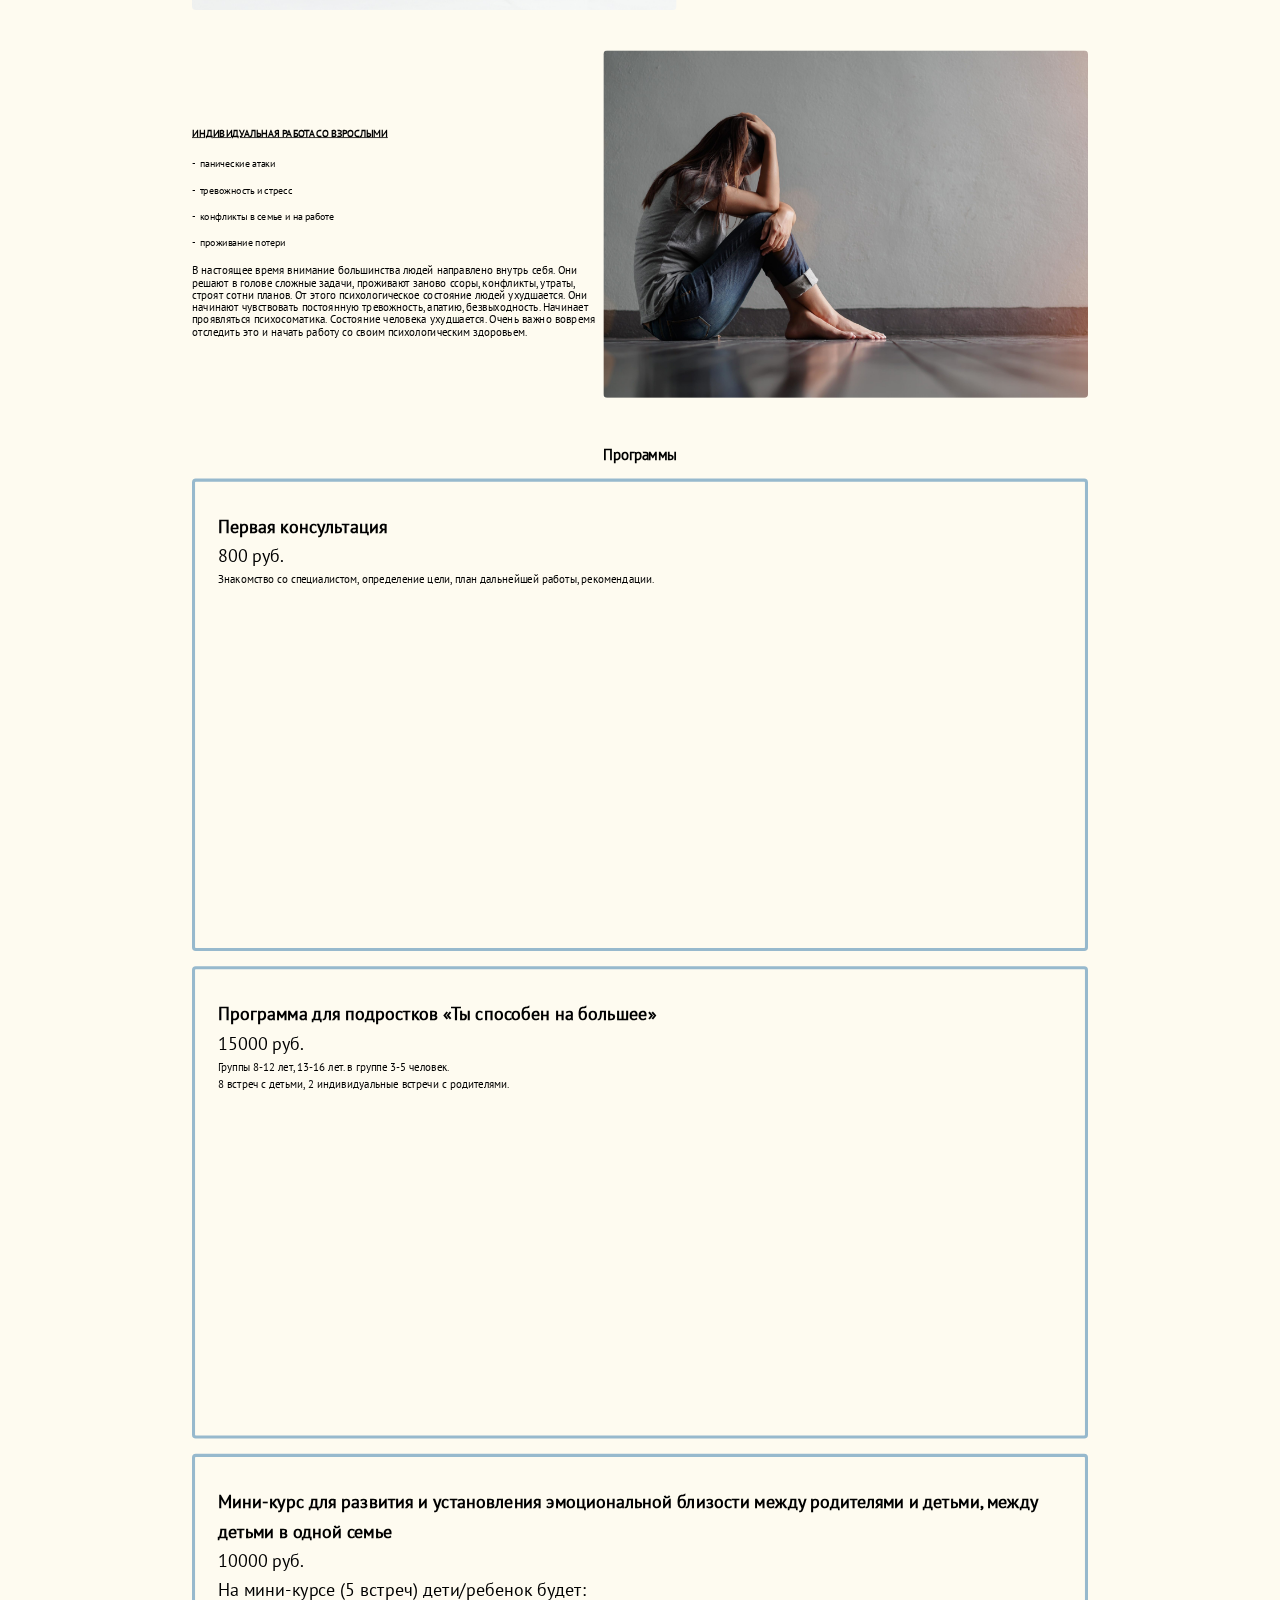
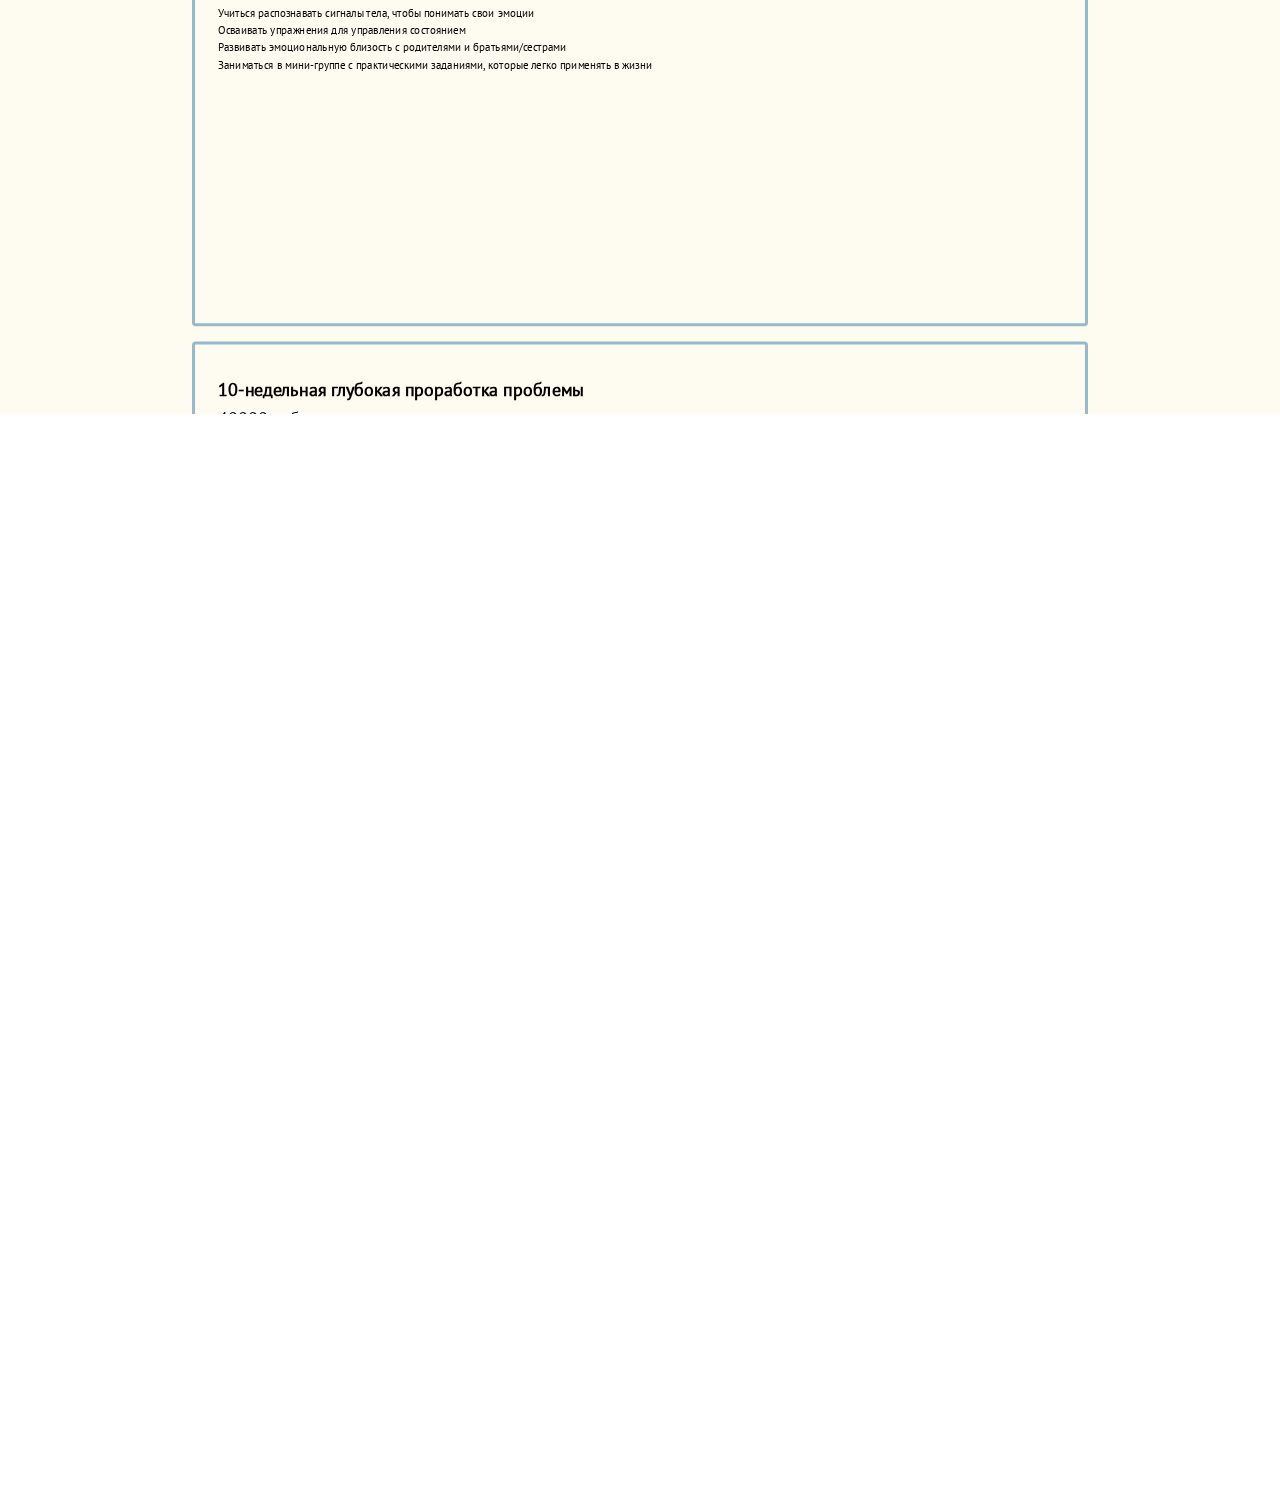
==== commit 2e4502f2: "изменила контакты с номером телефона, другие варианты закомментированы, нужно будет выбрать лучший и" ====
--- a/index.html
+++ b/index.html
@@ -35,10 +35,11 @@
                         </li> -->
                     </ul>
                     <div class="nav__list__contacts">
-                        <a href="tel: +79029217670"><button class="nav__list__contacts__bt">ЗАПИСАТЬСЯ</button></a>                
+                        <!-- <a href="tel: +79029217670"><img class="nav__list__contacts__icon" src="./img/call.svg"/></a>                 -->
                         <a href="https://t.me/Ya_Timohina"><img class="nav__list__contacts__icon" src="./img/telegram.svg"/></a>                
                         <a href="https://wa.me/+79029217670"><img class="nav__list__contacts__icon" src="./img/whatsapp.svg"/></a>   
                         <a href="https://vk.com/ya_timohina"><img class="nav__list__contacts__icon" src="./img/vk.svg"/></a>                  
+                        <a href="tel: +79029217670">+7 902 921 76 70</a>    
                     </div>
                 </nav>
             </div>
@@ -58,6 +59,11 @@
                             <p>Взрослая психосоматика</p>
                             <p>Конфликты в семье и на работе</p>
                             <p>Утрата близких</p>
+                            <!-- <div class="start__container__call">
+                                <a href="tel: +79029217670">+7 902 921 76 70</a>                
+                            </div> -->
+
+
                             <!-- <p>
                                 Здравствуйте! Меня зовут Анастасия, я практикующий психолог, психосоматолог.
                                 Я получилаа образование в Институте профессионального развития и коммуникации (г. Санкт-Петербург) и имею специализацию в "Интегративный психолог-консультант" и "EMDR-терапевт".
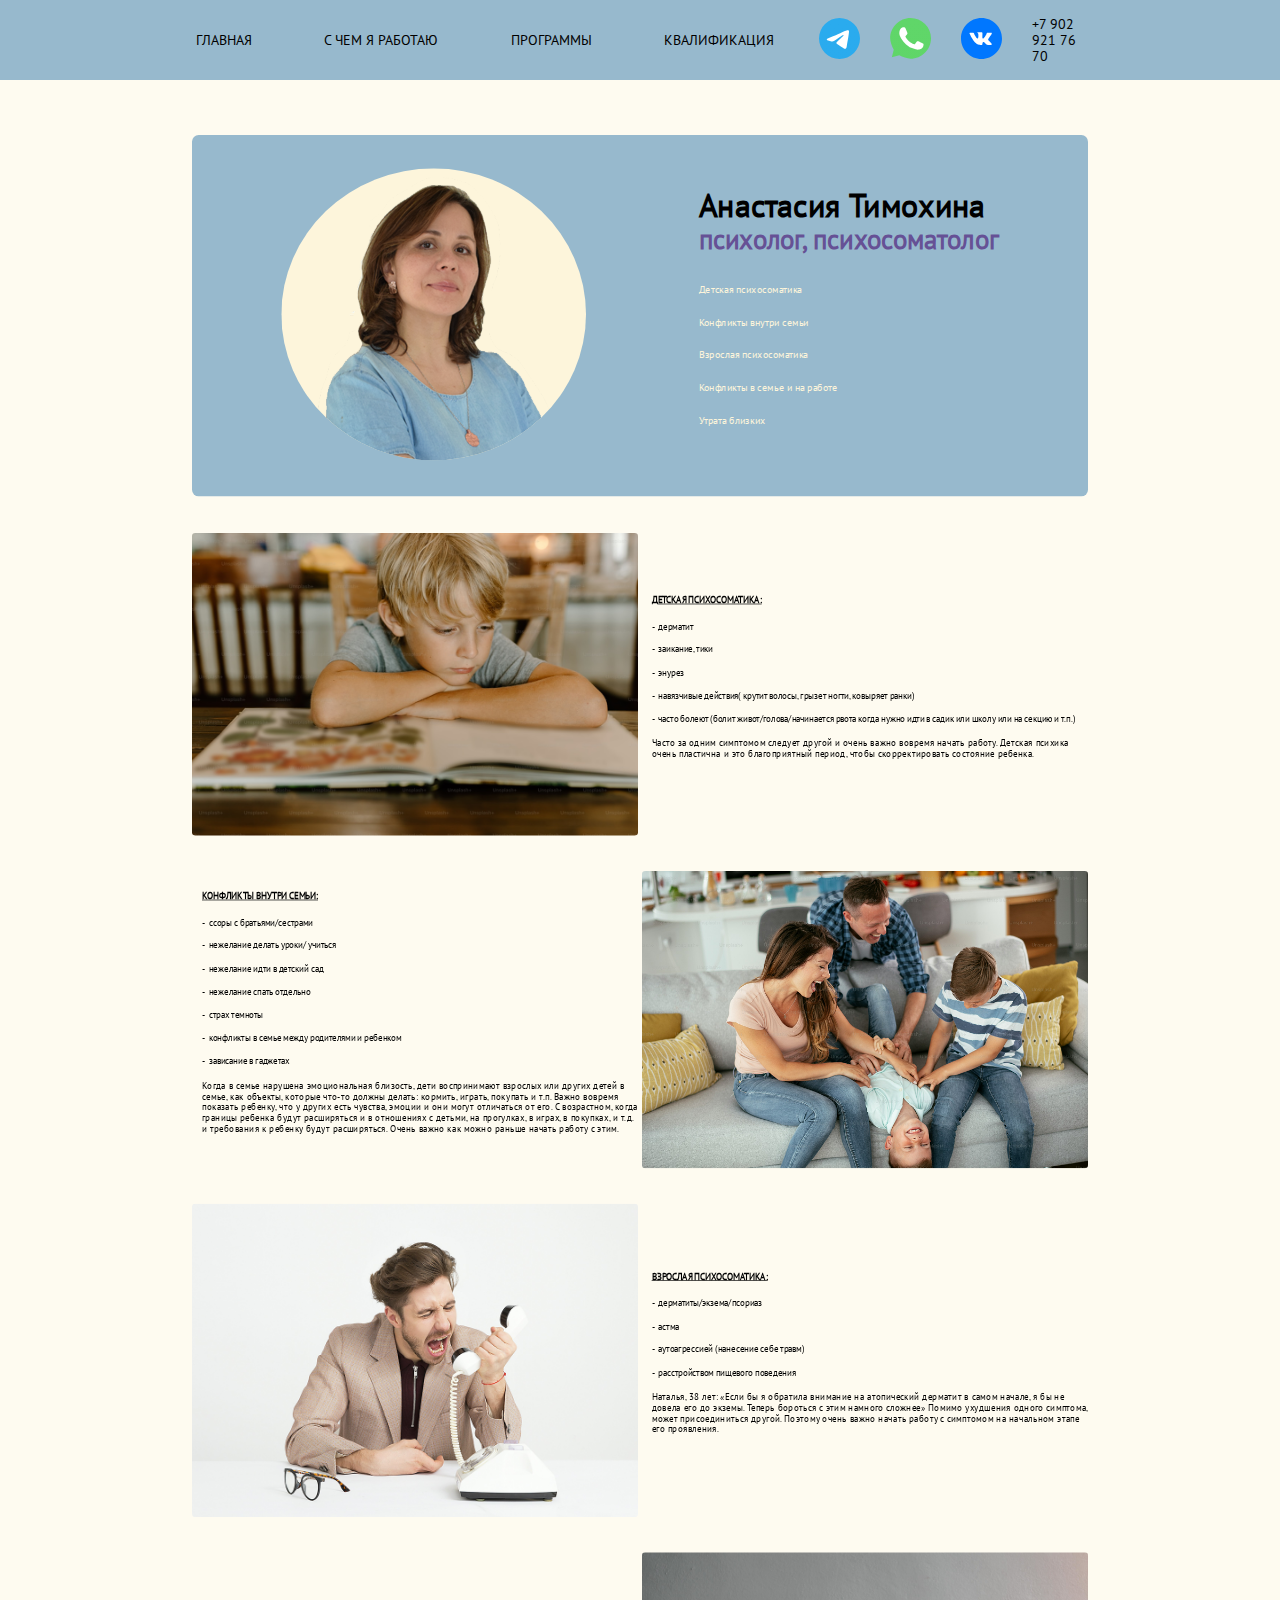
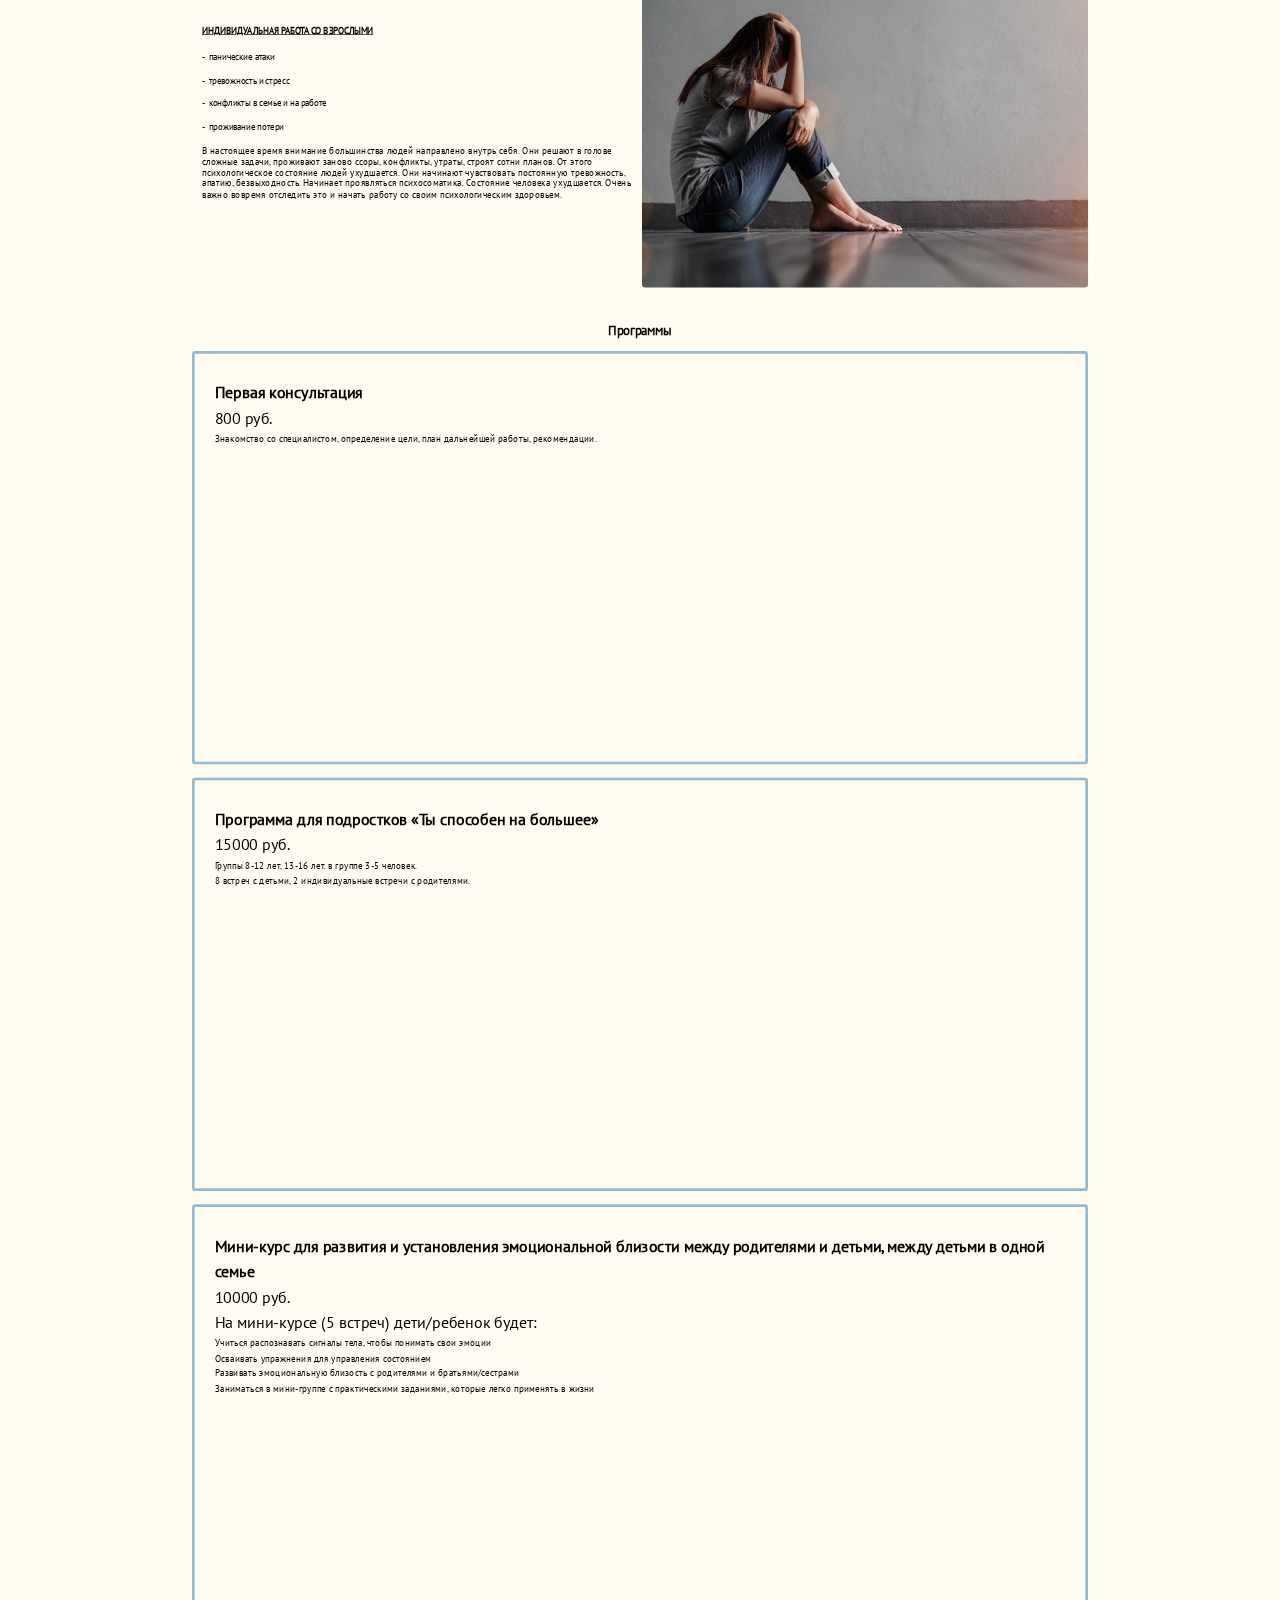
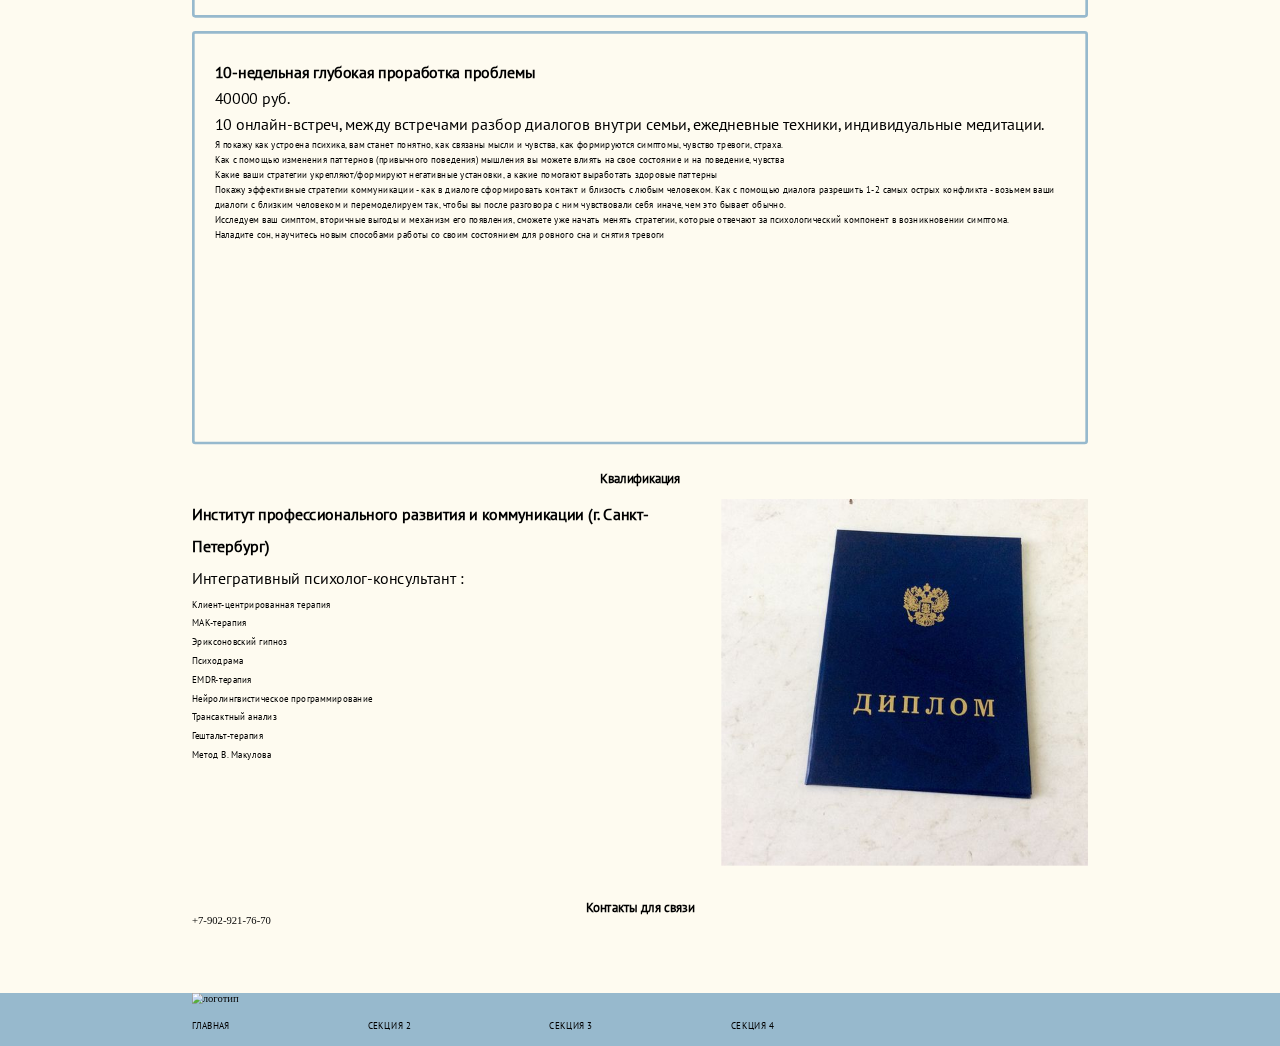
==== commit 4909c985: "стилевые изменения" ====
--- a/index.html
+++ b/index.html
@@ -105,9 +105,9 @@
                                 <span class="skills__list__item__el__text">энурез</span>
                                 <span class="skills__list__item__el__text">навязчивые действия( крутит волосы, грызет ногти, ковыряет ранки)</span>
                                 <span class="skills__list__item__el__text">часто болеют (болит живот/голова/начинается рвота когда нужно идти в садик или школу или на секцию и т.п.)</span>   
-                                <div class="skills__list__item__el__why">
+                                <p class="skills__list__item__el__why">
                                     Часто за одним симптомом следует другой и очень важно вовремя начать работу. Детская психика очень пластична и это благоприятный период, чтобы скорректировать состояние ребенка. 
-                                </div> 
+                                </p> 
                             </div>
                         </li>
                         <li class="skills__list__item-reverse">
@@ -123,9 +123,9 @@
                                 <span class="skills__list__item__el__text">страх темноты</span>
                                 <span class="skills__list__item__el__text">конфликты в семье между родителями и ребенком</span>
                                 <span class="skills__list__item__el__text">зависание в гаджетах</span>        
-                                <div class="skills__list__item__el__why">
+                                <p class="skills__list__item__el__why">
                                     Когда в семье нарушена эмоциональная близость, дети воспринимают взрослых или других детей в семье, как объекты, которые что-то должны делать: кормить, играть, покупать и т.п. Важно вовремя показать ребенку, что у других есть чувства, эмоции и они могут отличаться от  его.  С возрастном, когда границы ребенка будут расширяться и в отношениях с детьми, на прогулках, в играх, в покупках, и т.д. и требования к ребенку будут расширяться. Очень важно как можно раньше начать работу с этим. 
-                                </div> 
+                                </p> 
                             </div>
                         </li>
                         <li class="skills__list__item">
@@ -138,11 +138,11 @@
                                 <span class="skills__list__item__el__text">астма</span>
                                 <span class="skills__list__item__el__text">аутоагрессией (нанесение себе травм)</span>
                                 <span class="skills__list__item__el__text">расстройством пищевого поведения</span>
-                                <div class="skills__list__item__el__why">
+                                <p class="skills__list__item__el__why">
                                     Наталья, 38 лет: «Если бы я обратила внимание на атопический дерматит в самом начале, я бы не довела его до экземы. Теперь бороться с этим намного сложнее»
 Помимо ухудшения одного симптома, может присоединиться другой. 
 Поэтому очень важно начать работу с симптомом на начальном этапе его проявления. 
-                                </div> 
+                                </p> 
                             </div>
                         </li>
                         <li class="skills__list__item-reverse">
@@ -156,10 +156,10 @@
                                 <span class="skills__list__item__el__text">конфликты в семье и на работе</span>   
                                 <span class="skills__list__item__el__text">проживание потери</span>      
                             
-                                <div class="skills__list__item__el__why">
+                                <p class="skills__list__item__el__why">
                                     В настоящее время внимание большинства людей направлено внутрь себя. Они решают в голове сложные задачи, проживают заново ссоры, конфликты, утраты, строят сотни планов. От этого психологическое состояние людей ухудшается. Они начинают чувствовать постоянную тревожность, апатию, безвыходность. Начинает проявляться психосоматика. Состояние человека ухудшается.
 Очень важно вовремя отследить это и начать работу со своим психологическим здоровьем. 
-                                </div>
+                                </p>
                             </div>
                         </li>
                     </ul>
--- a/css/main.css
+++ b/css/main.css
@@ -11,11 +11,11 @@
   height: 100%; }
 
 body {
-  overflow-x: hidden;
   margin: 0rem;
   text-decoration: none;
   -webkit-font-smoothing: antialiased;
-  -moz-osx-font-smoothing: grayscale; }
+  -moz-osx-font-smoothing: grayscale;
+  background: #fdf5db69; }
 
 ul, p, h1, h2, h3, h4, h5, h6 {
   margin: 0;
@@ -70,9 +70,7 @@
 
 .wrapper {
   position: relative;
-  width: 100%;
-  background: #fdf5db69;
-  overflow-x: hidden; }
+  width: 100%; }
 
 .container {
   position: relative;
@@ -184,29 +182,26 @@
   gap: 30px; }
   .skills__list__item, .skills__list__item-reverse {
     display: flex;
-    gap: 5px;
-    width: 100%;
-    justify-content: space-around;
-    justify-content: center; }
+    gap: 5px; }
     .skills__list__item:before, .skills__list__item-reverse:before {
       display: none; }
     .skills__list__item-reverse, .skills__list__item-reverse-reverse {
       display: flex;
       flex-direction: row-reverse; }
     .skills__list__item__img, .skills__list__item-reverse__img {
-      width: 700px; }
+      width: 50%;
+      padding: 10px 0; }
       .skills__list__item__img__el, .skills__list__item-reverse__img__el {
         width: 100%;
-        height: 95%;
         background-size: cover;
         border-radius: 5px; }
     .skills__list__item__el, .skills__list__item-reverse__el {
       display: flex;
       flex-direction: column;
       width: 50%;
-      align-items: flex-start;
       gap: 20px;
-      margin: auto; }
+      margin: auto;
+      padding-left: 15px; }
       .skills__list__item__el__title, .skills__list__item-reverse__el__title {
         font-weight: 800;
         text-align: left;
@@ -262,5 +257,3 @@
 .footer {
   background: var(--bg-color);
   margin-top: 100px; }
-
-/*# sourceMappingURL=main.css.map */
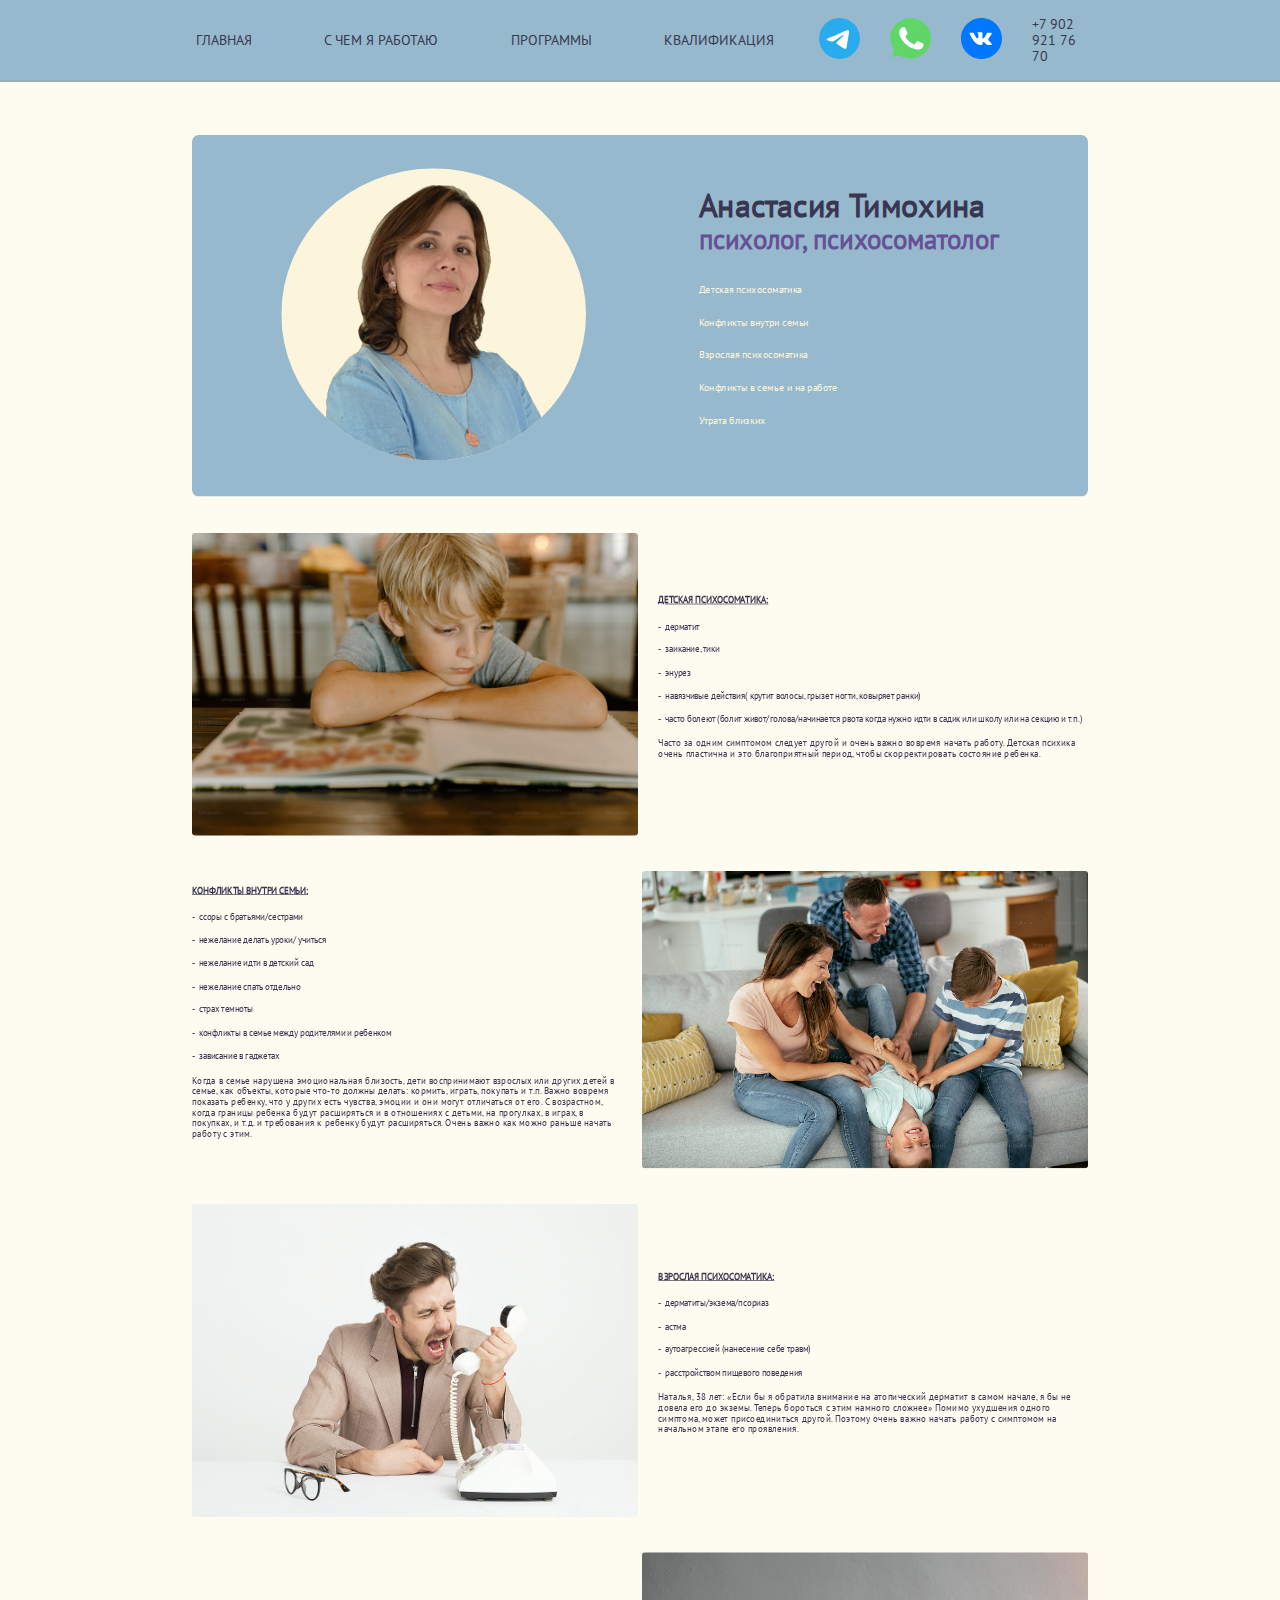
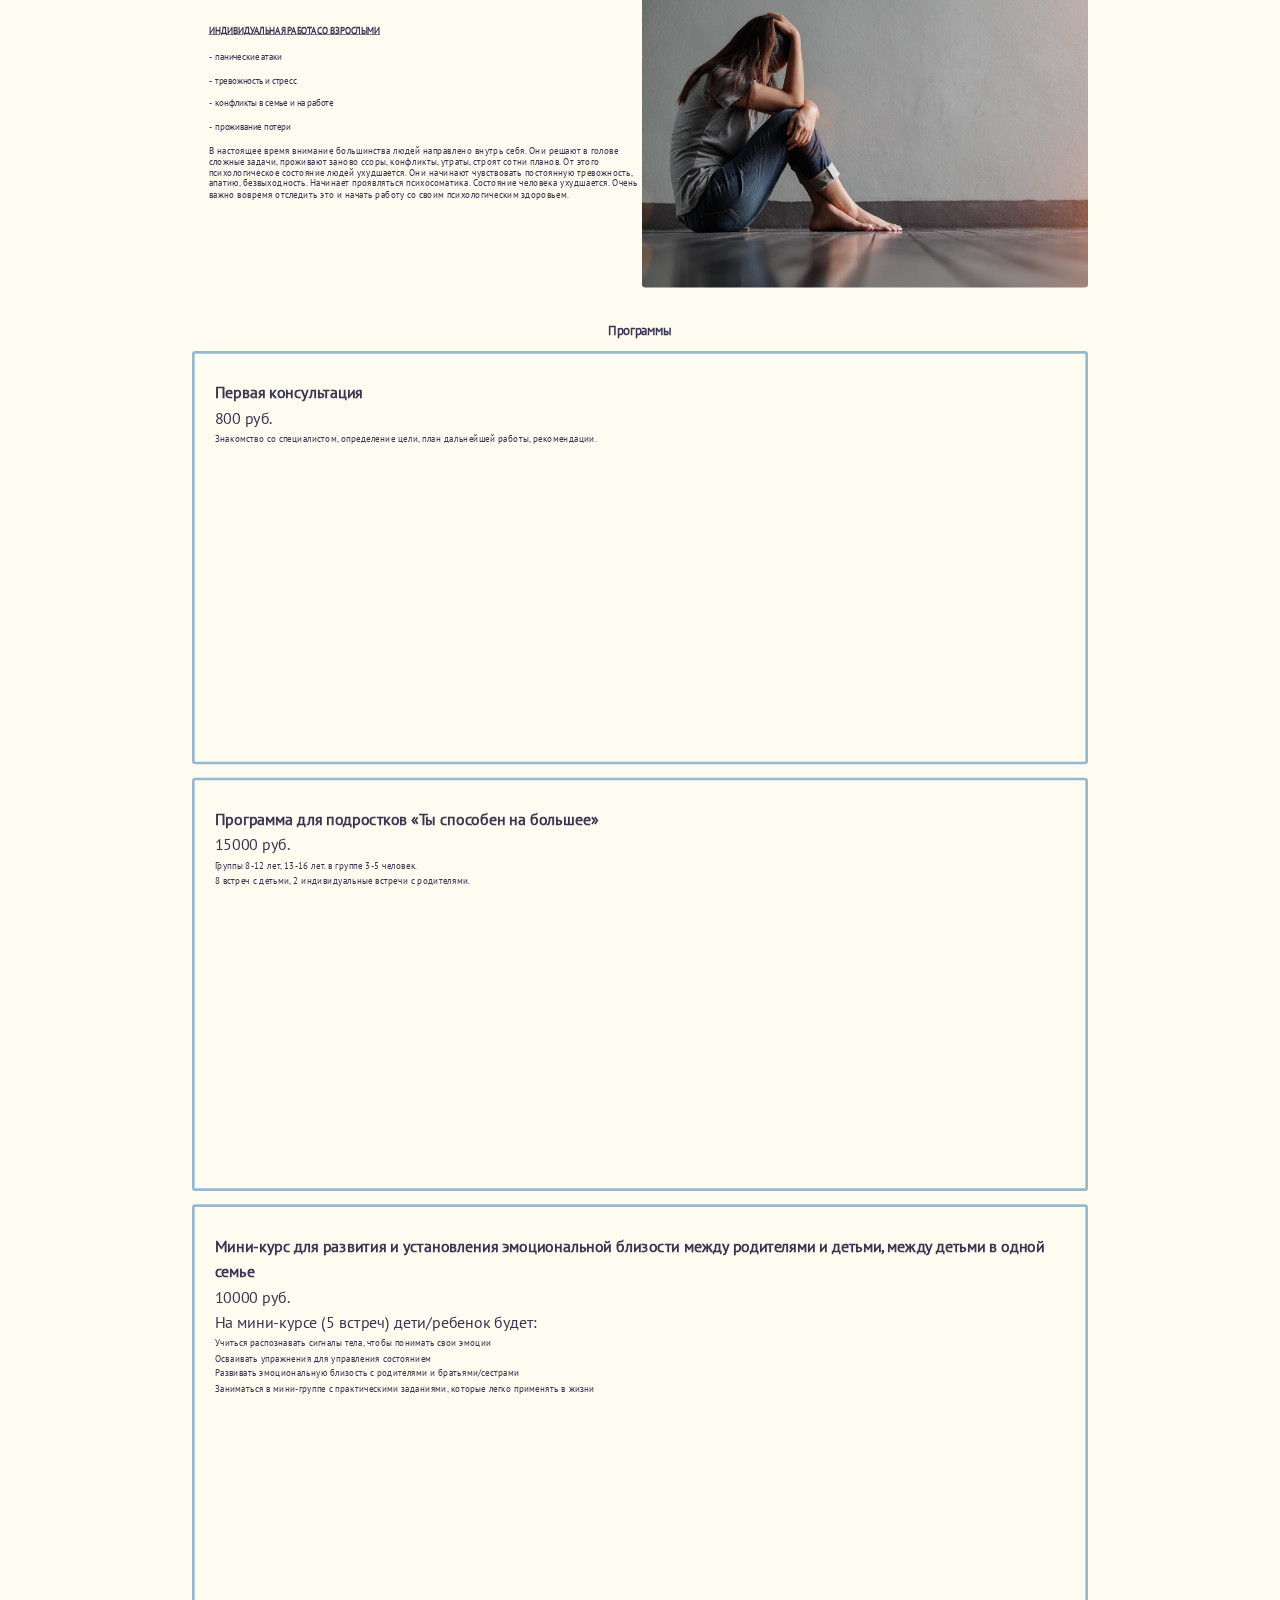
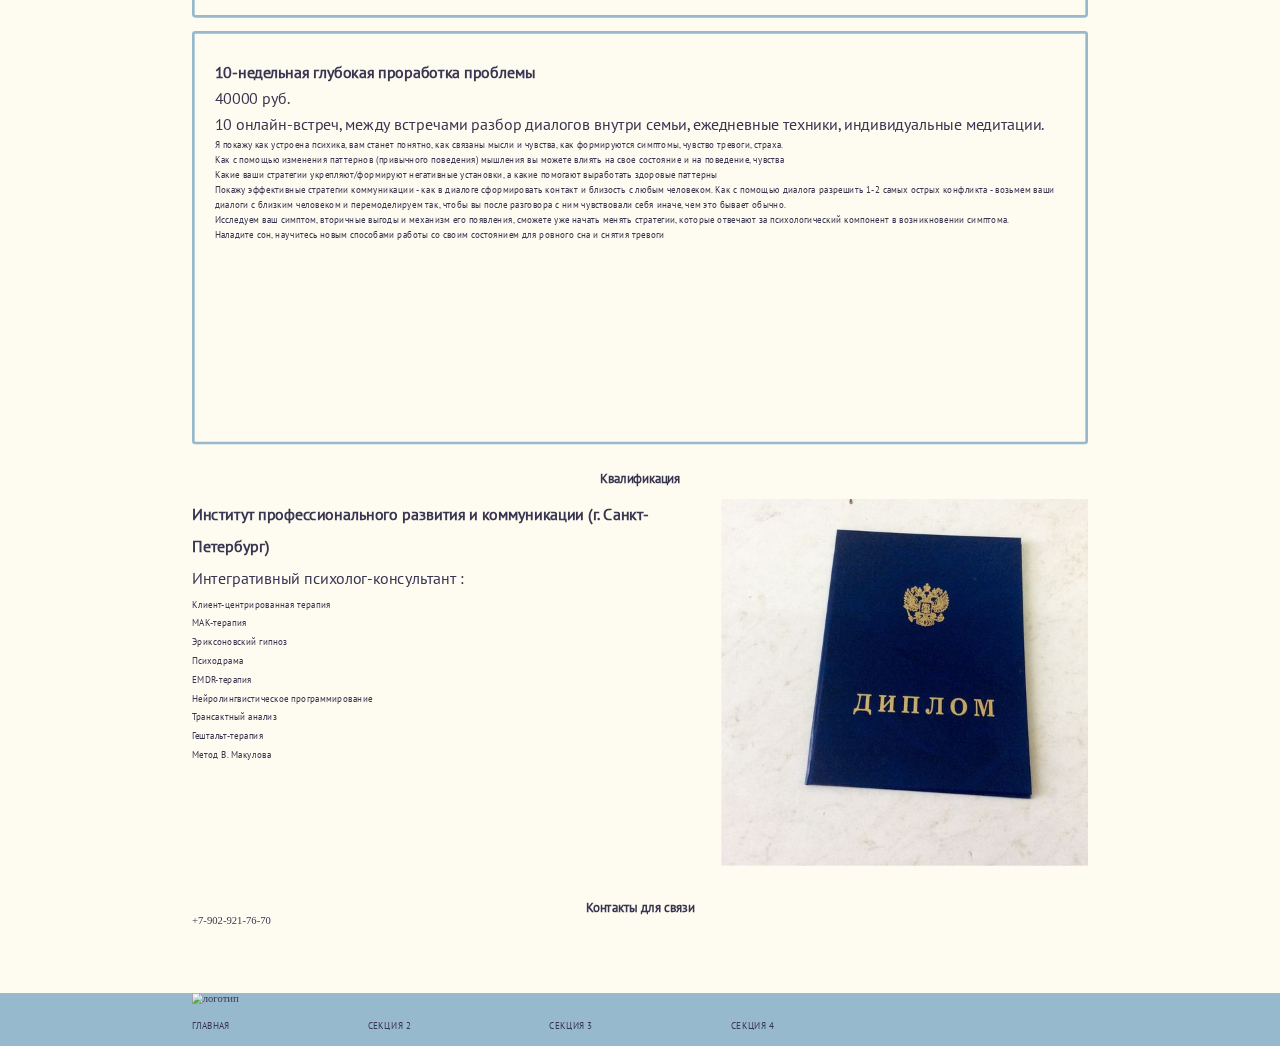
==== commit 296909a6: "добавление color и полоски в header" ====
--- a/index.html
+++ b/index.html
@@ -111,10 +111,10 @@
                             </div>
                         </li>
                         <li class="skills__list__item-reverse">
-                            <div class="skills__list__item__img">
+                            <div class="skills__list__item-reverse__img">
                                 <img class="skills__list__item__img__el" src="./img/family.png">
                             </div>
-                            <div class="skills__list__item__el">
+                            <div class="skills__list__item-reverse__el">
                                 <div class="skills__list__item__el__title">конфликты внутри семьи:</div>
                                 <span class="skills__list__item__el__text">ссоры с братьями/сестрами</span>
                                 <span class="skills__list__item__el__text">нежелание делать уроки/ учиться</span>    
--- a/css/main.css
+++ b/css/main.css
@@ -15,7 +15,8 @@
   text-decoration: none;
   -webkit-font-smoothing: antialiased;
   -moz-osx-font-smoothing: grayscale;
-  background: #fdf5db69; }
+  background: #fdf5db69;
+  color: #393652; }
 
 ul, p, h1, h2, h3, h4, h5, h6 {
   margin: 0;
@@ -95,7 +96,8 @@
   position: fixed;
   top: 0;
   left: 0;
-  z-index: 1; }
+  z-index: 1;
+  border-bottom: 2px solid #9f9f9f7a; }
   .header__container {
     display: flex;
     justify-content: space-between;
@@ -136,7 +138,7 @@
         padding: 10px 15px; }
 
 a {
-  color: black; }
+  color: #393652; }
 
 .start__container {
   display: flex;
@@ -187,7 +189,11 @@
       display: none; }
     .skills__list__item-reverse, .skills__list__item-reverse-reverse {
       display: flex;
-      flex-direction: row-reverse; }
+      flex-direction: row-reverse;
+      padding-left: 0; }
+      .skills__list__item-reverse__el, .skills__list__item-reverse-reverse__el {
+        padding-right: 25px;
+        padding-left: 0 !important; }
     .skills__list__item__img, .skills__list__item-reverse__img {
       width: 50%;
       padding: 10px 0; }
@@ -201,7 +207,7 @@
       width: 50%;
       gap: 20px;
       margin: auto;
-      padding-left: 15px; }
+      padding-left: 25px; }
       .skills__list__item__el__title, .skills__list__item-reverse__el__title {
         font-weight: 800;
         text-align: left;
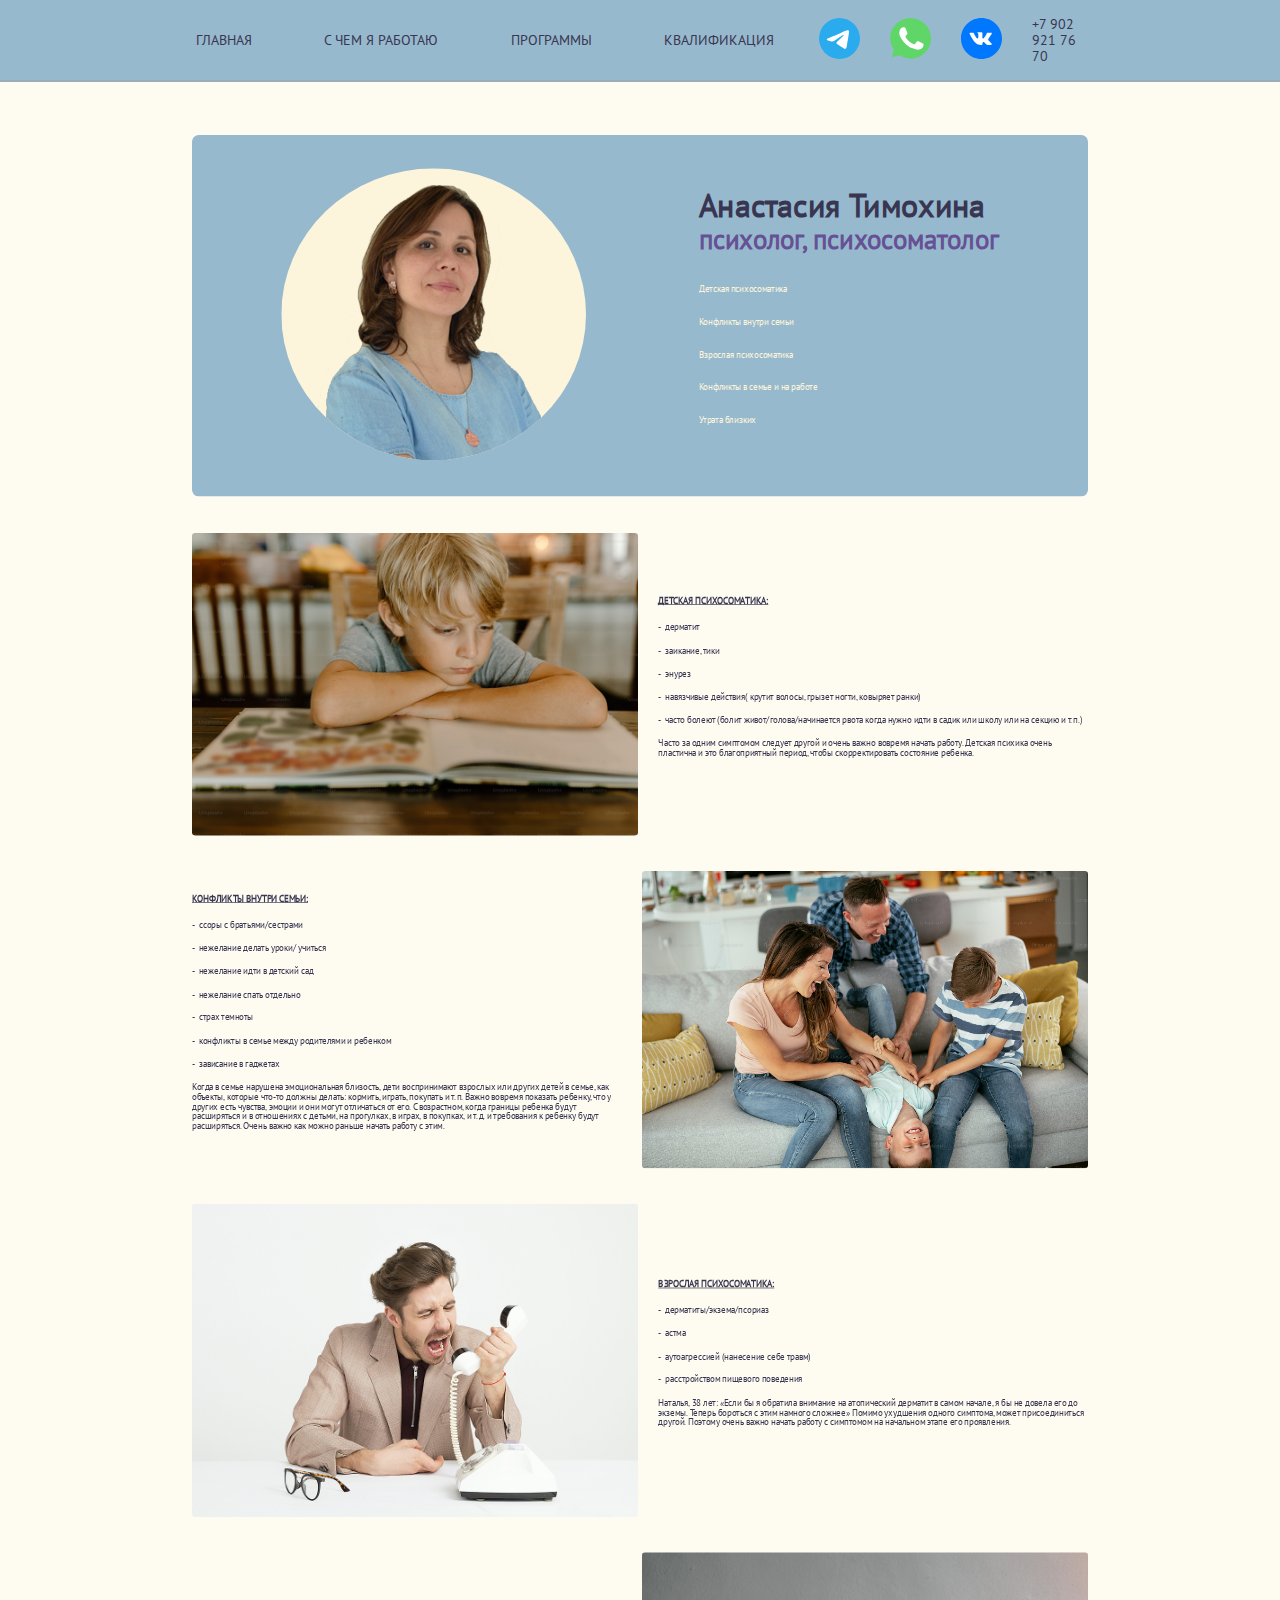
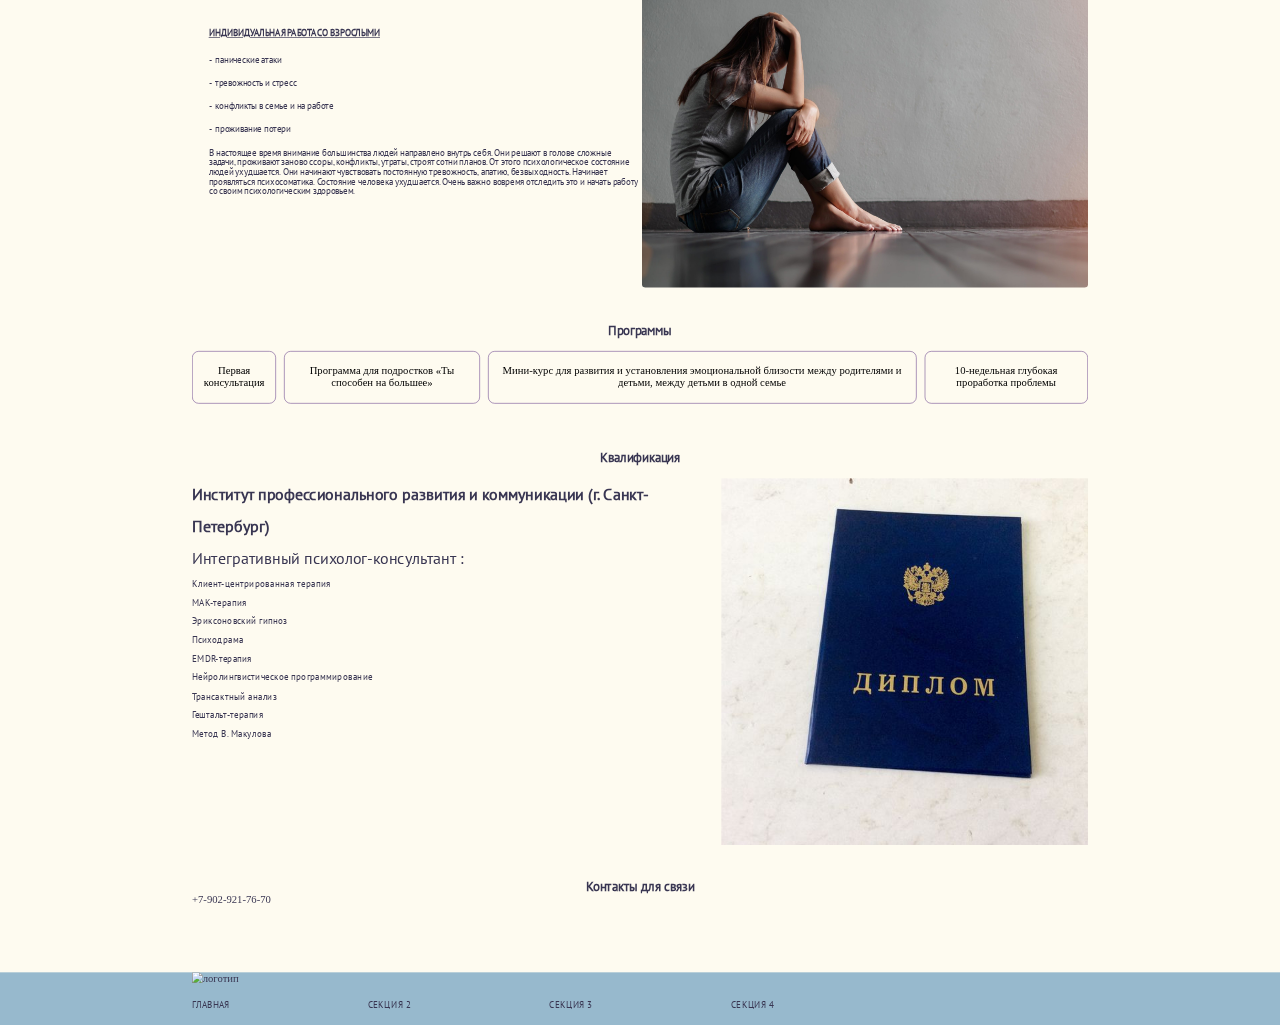
==== commit c9ea41cd: "изменение прайса" ====
--- a/index.html
+++ b/index.html
@@ -200,8 +200,13 @@
                 <div class="container price__container">
                     <h2>Программы</h2>
                     <div class="price__container__el">
-                        
-                        <div class="price__container__el__item">
+                       <div class="price__container__el__button">
+                            <button class="price__container__el__button__el" onclick="toggleContainer('container1')">Первая консультация</button>
+                            <button class="price__container__el__button__el" onclick="toggleContainer('container2')">Программа для подростков «Ты способен на большее»</button>
+                            <button class="price__container__el__button__el" onclick="toggleContainer('container3')">Мини-курс для развития и установления эмоциональной близости между родителями и детьми, между детьми в одной семье</button>
+                            <button class="price__container__el__button__el" onclick="toggleContainer('container4')">10-недельная глубокая проработка проблемы</button>
+                        </div> 
+                        <div class="price__container__el__item" id="container1">
                             <div class="price__container__el__item__info">
                                 <h4>Первая консультация</h4>
                                 <span>800 руб.</span>
@@ -211,7 +216,7 @@
                             </div>
                             <!-- <button class="price__container__el__button">записаться</button> -->
                         </div>
-                        <div class="price__container__el__item">
+                        <div class="price__container__el__item" id="container2">
                             <div class="price__container__el__item__info">
                                 <h4>Программа для подростков «Ты способен на большее»</h4>
                                 <span>15000 руб.</span>
@@ -222,7 +227,7 @@
                             </div>
                             <!-- <button class="price__container__el__button">записаться</button> -->
                         </div>
-                        <div class="price__container__el__item">
+                        <div class="price__container__el__item" id="container3">
                         <div class="price__container__el__item__info">
                             <h4>Мини-курс для развития и установления эмоциональной близости между родителями и детьми, между детьми в одной семье</h4>
                             <span>10000 руб.</span>
@@ -235,7 +240,7 @@
                         </div>
                         <!-- <button class="price__container__el__button">записаться</button> -->
                         </div>
-                        <div class="price__container__el__item">
+                        <div class="price__container__el__item" id="container4">
                             <div class="price__container__el__item__info">
                                 <h4>10-недельная глубокая проработка проблемы</h4>
                                 <span>40000 руб.</span>
--- a/css/main.css
+++ b/css/main.css
@@ -86,6 +86,9 @@
 h4, span {
   font-size: 1.5rem;
   font-family: "MainFont"; }
+
+p {
+  font-size: 1vw; }
 
 :root {
   --bg-color: #97b9cd; }
@@ -243,16 +246,32 @@
   margin-top: 40px; }
   .price__container__el {
     display: flex;
-    flex-direction: column; }
+    flex-direction: column;
+    margin-top: 20px; }
+    .price__container__el__button {
+      margin-bottom: 30px;
+      display: flex;
+      gap: 12px; }
+      .price__container__el__button__el {
+        border: 1px solid #50227cb3;
+        border-radius: 10px;
+        padding: 20px 10px;
+        display: flex;
+        cursor: pointer; }
+        .price__container__el__button__el:hover {
+          background-color: #50227cb3;
+          color: white; }
     .price__container__el__item {
-      height: 620px;
-      border: 4px solid var(--bg-color);
-      border-radius: 5px;
-      padding: 40px 30px;
-      line-height: 1.6;
-      margin-top: 20px; }
-      .price__container__el__item > ul {
-        text-align: left; }
+      display: none; }
+  .price__container__item {
+    height: 620px;
+    border: 4px solid var(--bg-color);
+    border-radius: 5px;
+    padding: 40px 30px;
+    line-height: 1.6;
+    margin-top: 20px; }
+    .price__container__item > ul {
+      text-align: left; }
 
 .qualification__container__info {
   display: flex;
